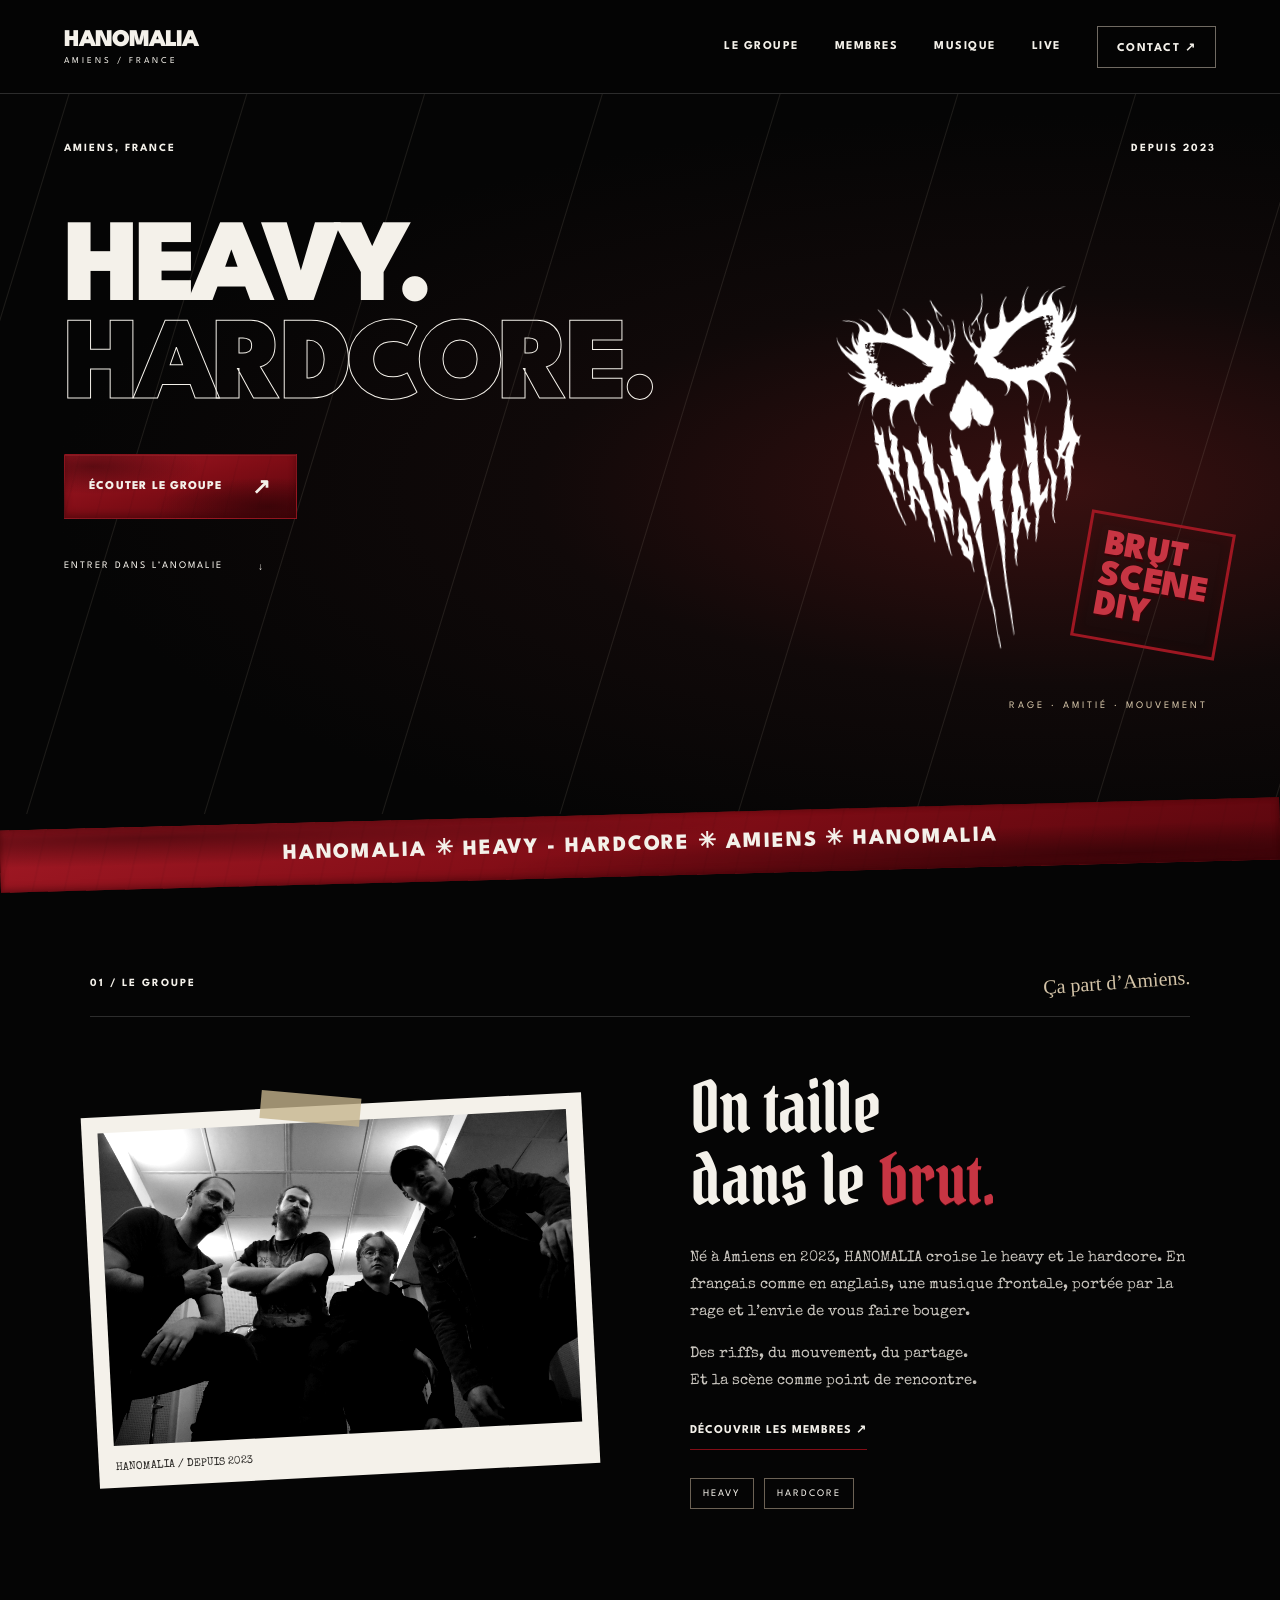
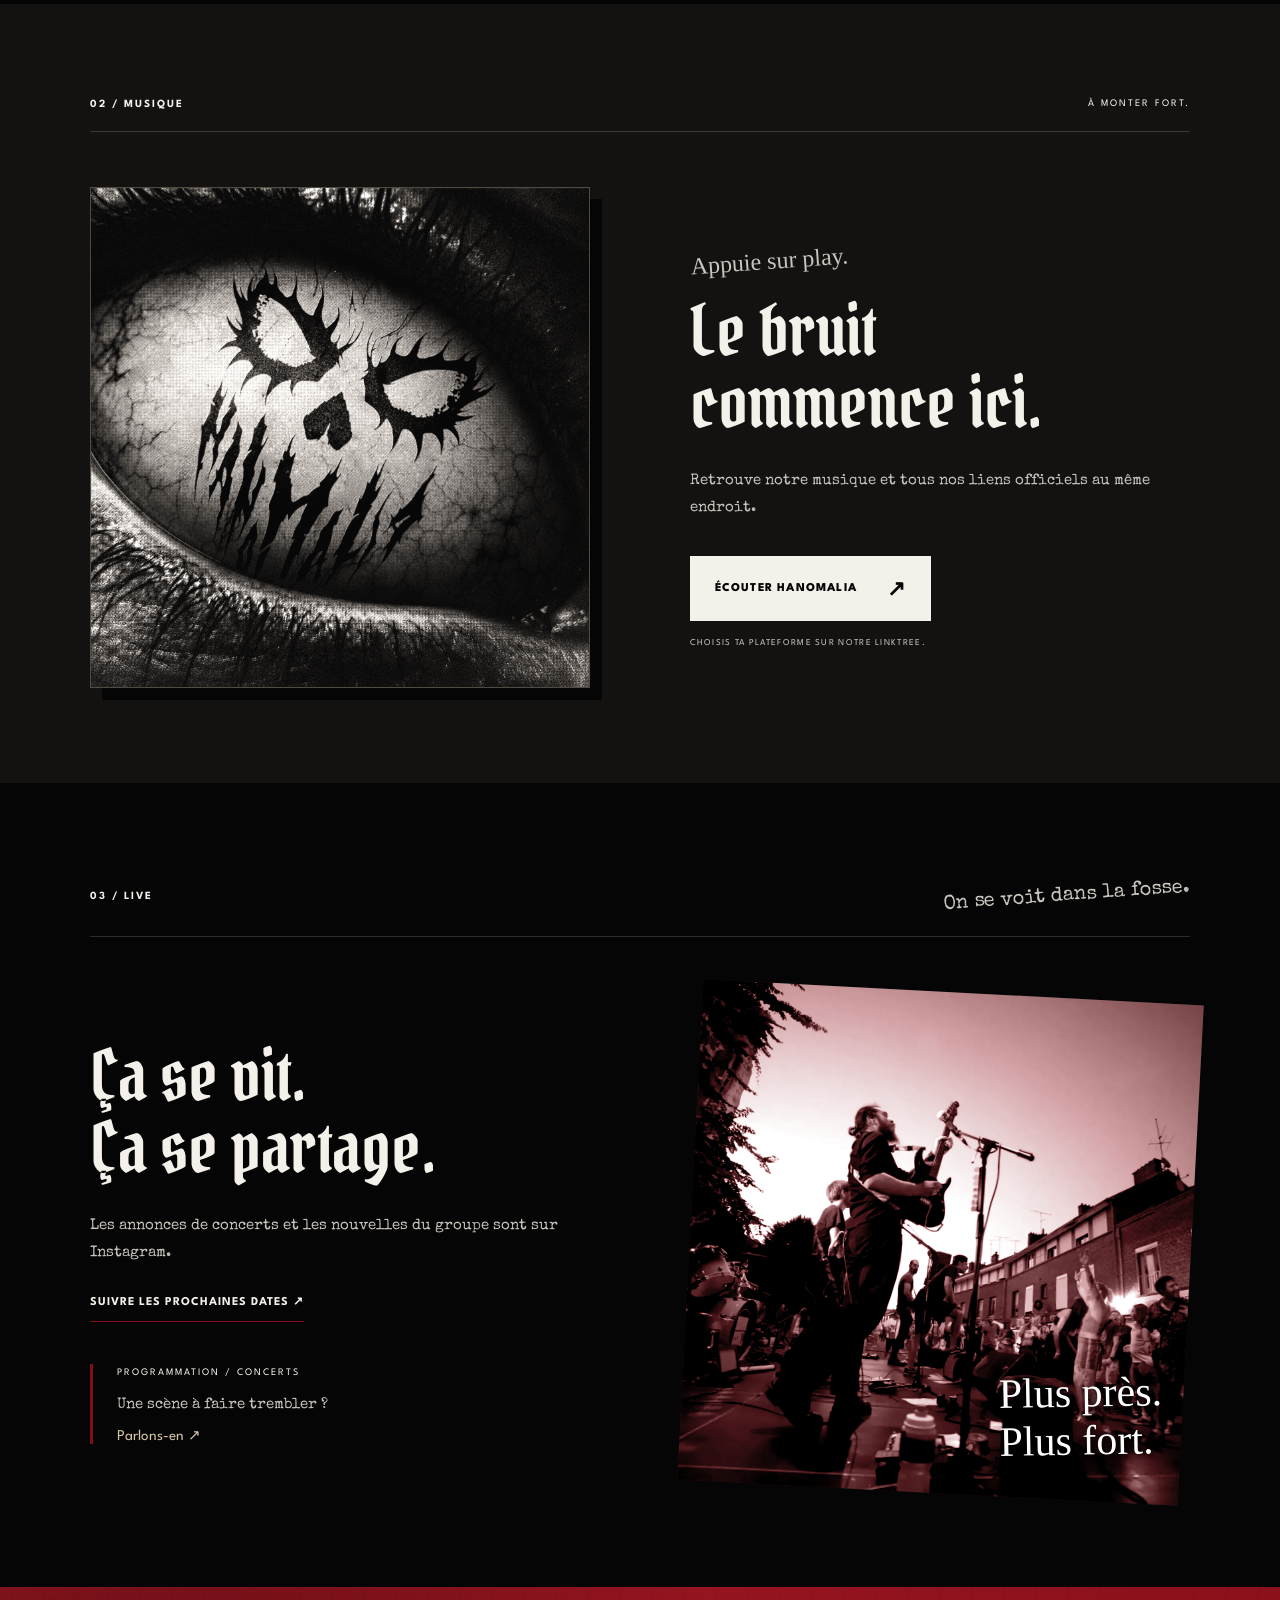
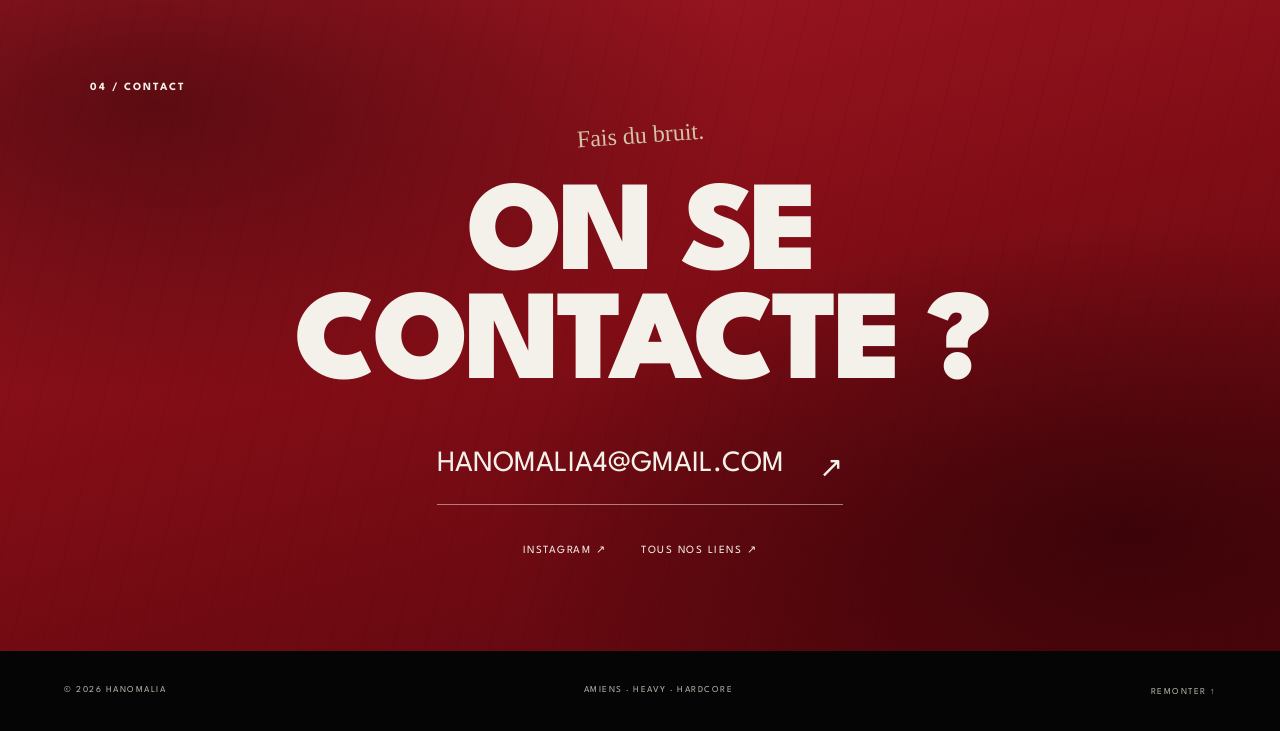
==== index.html @ b7450f12 "Update index.html Retrait "Du bruit du vrai"" ====
<!doctype html>
<html lang="fr">
<head>
  <meta charset="utf-8"><meta name="viewport" content="width=device-width, initial-scale=1">
  <title>HANOMALIA — Heavy · Hardcore</title>
  <meta name="description" content="HANOMALIA, groupe heavy et hardcore d’Amiens. Musique, scène et contact booking. On taille dans le brut.">
  <meta name="theme-color" content="#050505">
  <link rel="preconnect" href="https://fonts.googleapis.com"><link rel="preconnect" href="https://fonts.gstatic.com" crossorigin>
  <link href="https://fonts.googleapis.com/css2?family=League+Spartan:wght@400;600;700;800;900&family=Permanent+Marker&family=Pirata+One&family=Special+Elite&display=swap" rel="stylesheet">
  <link rel="stylesheet" href="styles.css?v=rouge-sang-20261027"><script src="script.js" defer></script>
</head>
<body>
  <a class="skip" href="#contenu">Aller au contenu</a>
  <header class="header"><a class="brand" href="#" aria-label="HANOMALIA, accueil">HANOMALIA<span>AMIENS / FRANCE</span></a><button class="menu-toggle" aria-expanded="false" aria-controls="navigation">MENU <span>+</span></button><nav id="navigation" aria-label="Navigation principale"><a href="#groupe">Le groupe</a><a href="membres.html">Membres</a><a href="#musique">Musique</a><a href="#live">Live</a><a class="nav-contact" href="#contact">Contact ↗</a></nav></header>
  <main id="contenu">
    <section class="hero" aria-labelledby="hero-title">
      <div class="hero-grid" aria-hidden="true"></div><p class="eyebrow">AMIENS, FRANCE <span>DEPUIS 2023</span></p>
      <div class="hero-content"><p class="marker"></p><h1 id="hero-title">HEAVY.<br><span>HARDCORE.</span></h1><div class="hero-bottom"><a class="button" href="https://linktr.ee/hanomalia" target="_blank" rel="noopener noreferrer">ÉCOUTER LE GROUPE <span>↗</span></a></div></div>
      <div class="hero-art"><img class="skull" src="assets/skull-original.png" alt="Logo crâne blanc original HANOMALIA"><div class="stamp">BRUT<br>SCÈNE<br>DIY</div><span class="art-note">RAGE · AMITIÉ · MOUVEMENT</span></div>
      <a class="scroll-link" href="#groupe">ENTRER DANS L’ANOMALIE <span>↓</span></a>
    </section>
    <div class="ticker">HANOMALIA ✳ HEAVY - HARDCORE ✳ AMIENS ✳ HANOMALIA</div>
    <section id="groupe" class="section about"><div class="section-heading"><span class="index">01 / LE GROUPE</span><p class="marker">Ça part d’Amiens.</p></div><div class="about-grid"><div class="photo-frame"><img src="assets/groupe-hd.jpg" alt="Les quatre membres du groupe HANOMALIA" loading="lazy"><span class="photo-caption">HANOMALIA / DEPUIS 2023</span></div><div class="about-copy"><h2>On taille<br>dans le <em>brut.</em></h2><p>Né à Amiens en 2023, HANOMALIA croise le heavy et le hardcore. En français comme en anglais, une musique frontale, portée par la rage et l’envie de vous faire bouger.</p><p>Des riffs, du mouvement, du partage.<br>Et la scène comme point de rencontre.</p><a class="text-link" href="membres.html">DÉCOUVRIR LES MEMBRES ↗</a><div class="tags"><span>HEAVY</span><span>HARDCORE</span></div></div></div></section>
    <section id="musique" class="section music"><div class="section-heading"><span class="index">02 / MUSIQUE</span><span>À MONTER FORT.</span></div><div class="music-grid"><div class="record record-cover"><img src="assets/hanomalie-pochette.png" alt="Pochette Hanomalie — HANOMALIA" width="3000" height="3000" loading="lazy"></div><div><p class="marker">Appuie sur play.</p><h2>Le bruit<br>commence ici.</h2><p>Retrouve notre musique et tous nos liens officiels au même endroit.</p><a class="button light" href="https://linktr.ee/hanomalia" target="_blank" rel="noopener noreferrer">ÉCOUTER HANOMALIA <span>↗</span></a><p class="small">CHOISIS TA PLATEFORME SUR NOTRE LINKTREE.</p></div></div></section>
    <section id="live" class="section live"><div class="section-heading"><span class="index">03 / LIVE</span><p class="marker">On se voit dans la fosse.</p></div><div class="live-grid"><div><h2>Ça se vit.<br>Ça se partage.</h2><p>Les annonces de concerts et les nouvelles du groupe sont sur Instagram.</p><a class="text-link" href="https://www.instagram.com/hanomalia_band/" target="_blank" rel="noopener noreferrer">SUIVRE LES PROCHAINES DATES ↗</a><div class="booking-note"><span>PROGRAMMATION / CONCERTS</span><p>Une scène à faire trembler ?</p><a href="mailto:hanomalia4@gmail.com?subject=Booking%20HANOMALIA">Parlons-en ↗</a></div></div><div class="live-image"><img src="assets/concert-original.webp" alt="HANOMALIA en concert" loading="lazy"><span class="marker">Plus près.<br>Plus fort.</span></div></div></section>
    <section id="contact" class="section contact"><span class="index">04 / CONTACT</span><p class="marker">Fais du bruit.</p><h2>ON SE<br>CONTACTE ?</h2><a class="email" href="mailto:hanomalia4@gmail.com">HANOMALIA4@GMAIL.COM <span>↗</span></a><div class="socials"><a href="https://www.instagram.com/hanomalia_band/" target="_blank" rel="noopener noreferrer">INSTAGRAM ↗</a><a href="https://linktr.ee/hanomalia" target="_blank" rel="noopener noreferrer">TOUS NOS LIENS ↗</a></div></section>
  </main>
  <footer><span>© <span id="year">2026</span> HANOMALIA</span><span>AMIENS · HEAVY · HARDCORE</span><a href="#">REMONTER ↑</a></footer>
</body></html>
---- styles.css ----
:root{--black:#050505;--paper:#f4f1ea;--red:#810d16;--red-accent:#c73543;--beige:#d3c3a7;--line:#ffffff29}*{box-sizing:border-box}html{scroll-behavior:smooth;scroll-padding-top:95px}body{margin:0;background:var(--black);color:var(--paper);font-family:'League Spartan',Arial,sans-serif}a{color:inherit;text-decoration:none}button{font:inherit}a:focus-visible,button:focus-visible{outline:3px solid var(--beige);outline-offset:6px}.skip{position:fixed;top:-80px;left:20px;z-index:20;padding:15px;background:var(--paper);color:var(--black)}.skip:focus{top:15px}.header{height:94px;padding:0 5%;display:flex;align-items:center;justify-content:space-between;border-bottom:1px solid var(--line);background:#050505f5;position:sticky;top:0;z-index:10}.brand{font-size:24px;letter-spacing:-1px;font-weight:900}.brand span{display:block;font-size:9px;letter-spacing:3px;font-weight:400;margin-top:6px}nav{display:flex;align-items:center;gap:36px;font-size:12px;font-weight:700;text-transform:uppercase;letter-spacing:1.5px}nav a:hover,.text-link:hover{color:var(--beige)}.nav-contact{border:1px solid #706a62;padding:13px 19px}.menu-toggle{display:none}.hero{min-height:720px;position:relative;padding:38px 5% 40px;overflow:hidden;background:radial-gradient(ellipse at 83% 55%,#391010 0%,#100909 35%,#050505 67%)}.hero-grid{position:absolute;inset:0;opacity:.13;background:repeating-linear-gradient(107deg,transparent 0 65px,#c2b6a0 66px,transparent 67px 170px);pointer-events:none}.eyebrow,.index{font-size:11px;letter-spacing:2px;font-weight:700}.eyebrow{display:flex;justify-content:space-between;position:relative}.hero-content{position:relative;z-index:2;width:65%;padding-top:32px}.marker{font-family:'Permanent Marker',cursive;font-weight:400;font-size:24px;color:var(--beige);transform:rotate(-4deg);margin:10px 0 24px}h1{font-size:clamp(74px,9.2vw,142px);line-height:.83;letter-spacing:-.055em;font-weight:900;margin:28px 0 35px}h1 span{color:var(--paper);-webkit-text-stroke:1px var(--paper);color:transparent}.hero-bottom{display:flex;align-items:center;gap:38px}.hero-bottom p{font-family:'Special Elite',monospace;font-size:14px;line-height:1.6}.button{display:inline-flex;justify-content:space-between;gap:30px;align-items:center;min-height:54px;background:var(--red);padding:19px 24px;font-size:12px;letter-spacing:1.2px;font-weight:800;border:1px solid transparent;transition:background .2s,transform .2s}.button:hover{background:#a81724;transform:translateY(-3px)}.button span{font-size:22px}.hero-art{position:absolute;right:0;top:100px;width:47%;height:540px;display:grid;place-items:center}.skull{width:95%;image-rendering:auto;filter:contrast(1.2);mix-blend-mode:screen;transform:rotate(-9deg)}.stamp{position:absolute;right:9%;bottom:85px;border:3px solid var(--red);color:var(--red-accent);font-size:36px;line-height:.85;padding:15px;font-weight:900;transform:rotate(10deg)}.art-note{position:absolute;bottom:24px;right:12%;font-size:10px;letter-spacing:3px;color:var(--beige)}.scroll-link{display:flex;gap:35px;margin-top:42px;font-size:10px;letter-spacing:2px;position:relative;z-index:2}.ticker{background:var(--red);padding:18px 12px;display:flex;align-items:center;justify-content:center;text-align:center;white-space:nowrap;overflow:hidden;font-weight:800;font-size:clamp(8px,1.7vw,24px);letter-spacing:clamp(.3px,.15vw,3px);line-height:1.2;transform:rotate(-1.5deg);width:100%}.section{padding:95px 7%;scroll-margin-top:0}.section-heading{display:flex;justify-content:space-between;align-items:center;border-bottom:1px solid var(--line);padding-bottom:22px;margin-bottom:55px}.section-heading .marker{margin:0;font-size:20px}.section-heading>span:last-child{font-size:10px;letter-spacing:2px}.about-grid,.music-grid,.live-grid{display:grid;grid-template-columns:1fr 1fr;gap:9%;align-items:center}h2{font-family:'Pirata One',Georgia,serif;font-weight:400;font-size:clamp(48px,5.5vw,80px);line-height:1.02;margin:0 0 28px}h2 em{font-style:normal;color:var(--red-accent)}.about-copy p,.music p,.live p{font-family:'Special Elite',monospace;line-height:1.8;font-size:15px;color:#c9c5be}.photo-frame{position:relative;padding:16px 16px 42px;background:var(--paper);transform:rotate(-3deg)}.photo-frame:before{content:'';position:absolute;top:-12px;left:36%;width:100px;height:28px;background:#c6b58dc9;transform:rotate(8deg);z-index:1}.photo-frame img{display:block;width:100%;aspect-ratio:3/2;object-fit:contain;filter:grayscale(1) contrast(1.15)}.photo-caption{position:absolute;bottom:15px;left:17px;color:#272522;font-family:'Special Elite',monospace;font-size:11px}.tags{display:flex;gap:10px;margin-top:28px}.tags span{padding:10px 12px;border:1px solid #6c6255;font-size:10px;letter-spacing:2px}.music{background:#131210}.record{aspect-ratio:1;display:flex;align-items:center;justify-content:center;flex-direction:column;background:radial-gradient(circle,#171512 0 16%,#454039 16.5% 17%,#111 17.5% 33%,#25211c 33.5% 34%,#080808 34.5% 65%,#201d18 65.5%);border:1px solid #514a40;box-shadow:12px 12px 0 #050505;position:relative}.record img{width:75%;mix-blend-mode:screen}.record span{position:absolute;bottom:30px;font-size:10px;letter-spacing:4px;color:var(--beige)}.music .marker{font-family:'Permanent Marker',cursive;font-size:24px}.button.light{background:var(--paper);color:var(--black);margin-top:20px}.button.light:hover{background:var(--beige)}.music p.small{font:9px 'League Spartan',sans-serif;letter-spacing:1.3px;margin-top:18px}.text-link{display:inline-block;border-bottom:1px solid var(--red);padding:13px 0;font-size:12px;font-weight:700;letter-spacing:1px}.booking-note{border-left:3px solid var(--red);padding-left:24px;margin-top:42px}.booking-note>span{font-size:10px;letter-spacing:2px}.booking-note p{margin:12px 0 8px}.booking-note>a{font-size:15px;color:var(--beige)}.live-image{position:relative;transform:rotate(3deg)}.live-image img{width:100%;display:block;aspect-ratio:1;object-fit:cover;filter:grayscale(1) contrast(1.2)}.live-image:after{content:'';position:absolute;inset:0;background:#810d1670;mix-blend-mode:color;pointer-events:none}.live-image .marker{position:absolute;bottom:12px;right:20px;z-index:1;font-size:42px;color:white;text-shadow:2px 2px 8px black}.contact{background:var(--red);position:relative;text-align:center;overflow:hidden}.contact>.index{display:block;text-align:left}.contact .marker{color:var(--beige);margin-top:30px}.contact h2{font-family:'League Spartan',sans-serif;font-weight:900;font-size:clamp(65px,10vw,145px);line-height:.85;letter-spacing:-5px;margin-top:35px}.email{display:inline-flex;gap:35px;font-size:clamp(16px,2.3vw,30px);padding:20px 0;border-bottom:1px solid #f4f1ea80}.socials{display:flex;justify-content:center;gap:35px;margin-top:38px;font-size:11px;letter-spacing:1.5px}footer{padding:35px 5%;display:flex;justify-content:space-between;gap:20px;font-size:9px;letter-spacing:1.5px;color:#b9b3a9}@media(min-width:1600px){.hero,.section,.header,footer{padding-left:max(7%,calc((100vw - 1400px)/2));padding-right:max(7%,calc((100vw - 1400px)/2))}}@media(max-width:760px){.header{height:76px}.menu-toggle{display:block;background:none;border:1px solid #726c62;color:var(--paper);padding:10px;font-size:11px}nav{display:none;position:absolute;left:0;right:0;top:76px;background:#050505;padding:28px;flex-direction:column;align-items:stretch;gap:24px}nav.open{display:flex}.hero{min-height:800px;padding-top:25px}.hero-content{width:100%;padding-top:20px}h1{font-size:clamp(64px,15vw,110px)}.hero .marker{font-size:20px}.hero-art{top:320px;width:65%;height:320px;opacity:.65;right:-25px}.stamp{font-size:25px;bottom:25px}.art-note{display:none}.hero-bottom{align-items:flex-start;flex-direction:column;gap:10px;position:relative;z-index:2;margin-top:35px}.hero-bottom p{max-width:180px}.hero-bottom .button{margin-top:100px}.scroll-link{margin-top:30px}.section{padding:60px 7%}.section-heading{gap:15px;margin-bottom:40px}.section-heading .marker{font-size:15px}.about-grid,.music-grid,.live-grid{grid-template-columns:1fr;gap:45px}.photo-frame{max-width:450px}.about-copy{padding-top:10px}.record{max-width:430px}.music-grid>div:last-child{margin-top:5px}.contact h2{letter-spacing:-3px}.email{gap:15px}.socials{gap:25px}footer{flex-wrap:wrap;font-size:8px}footer>span:nth-child(2){display:none}}@media(prefers-reduced-motion:reduce){html{scroll-behavior:auto}*,*:before,*:after{transition:none!important}}

.record.record-cover{background:#050505}.record.record-cover img{display:block;width:100%;height:100%;object-fit:contain;mix-blend-mode:normal}

/* Blood-red accents: uneven pigment and darker pooled edges. */
.button:not(.light),.ticker,.contact{
  background-color:var(--red);
  background-image:
    radial-gradient(ellipse at 12% 18%,#34040899 0%,transparent 38%),
    radial-gradient(ellipse at 88% 82%,#280205aa 0%,transparent 40%),
    repeating-linear-gradient(104deg,transparent 0 13px,#21010412 14px,transparent 16px 31px),
    linear-gradient(165deg,#a31925 0%,#810d16 48%,#57060d 100%);
}
.button:not(.light){box-shadow:inset 0 1px 0 #d74a4a33,inset 0 -3px 7px #25010366;border-color:#ba2b363d}
.button:not(.light):hover{background-color:#a81724;background-image:linear-gradient(165deg,#b32230,#810d16);box-shadow:inset 0 1px 0 #e65c5c44,inset 0 -3px 7px #25010366}
.ticker{box-shadow:inset 0 2px 4px #3b030733,inset 0 -3px 7px #26010466}
.stamp{border-color:#9e1722;text-shadow:1px 2px 0 #370307;box-shadow:inset 0 0 12px #810d161c}
h2 em{text-shadow:0 1px 0 #42040a}
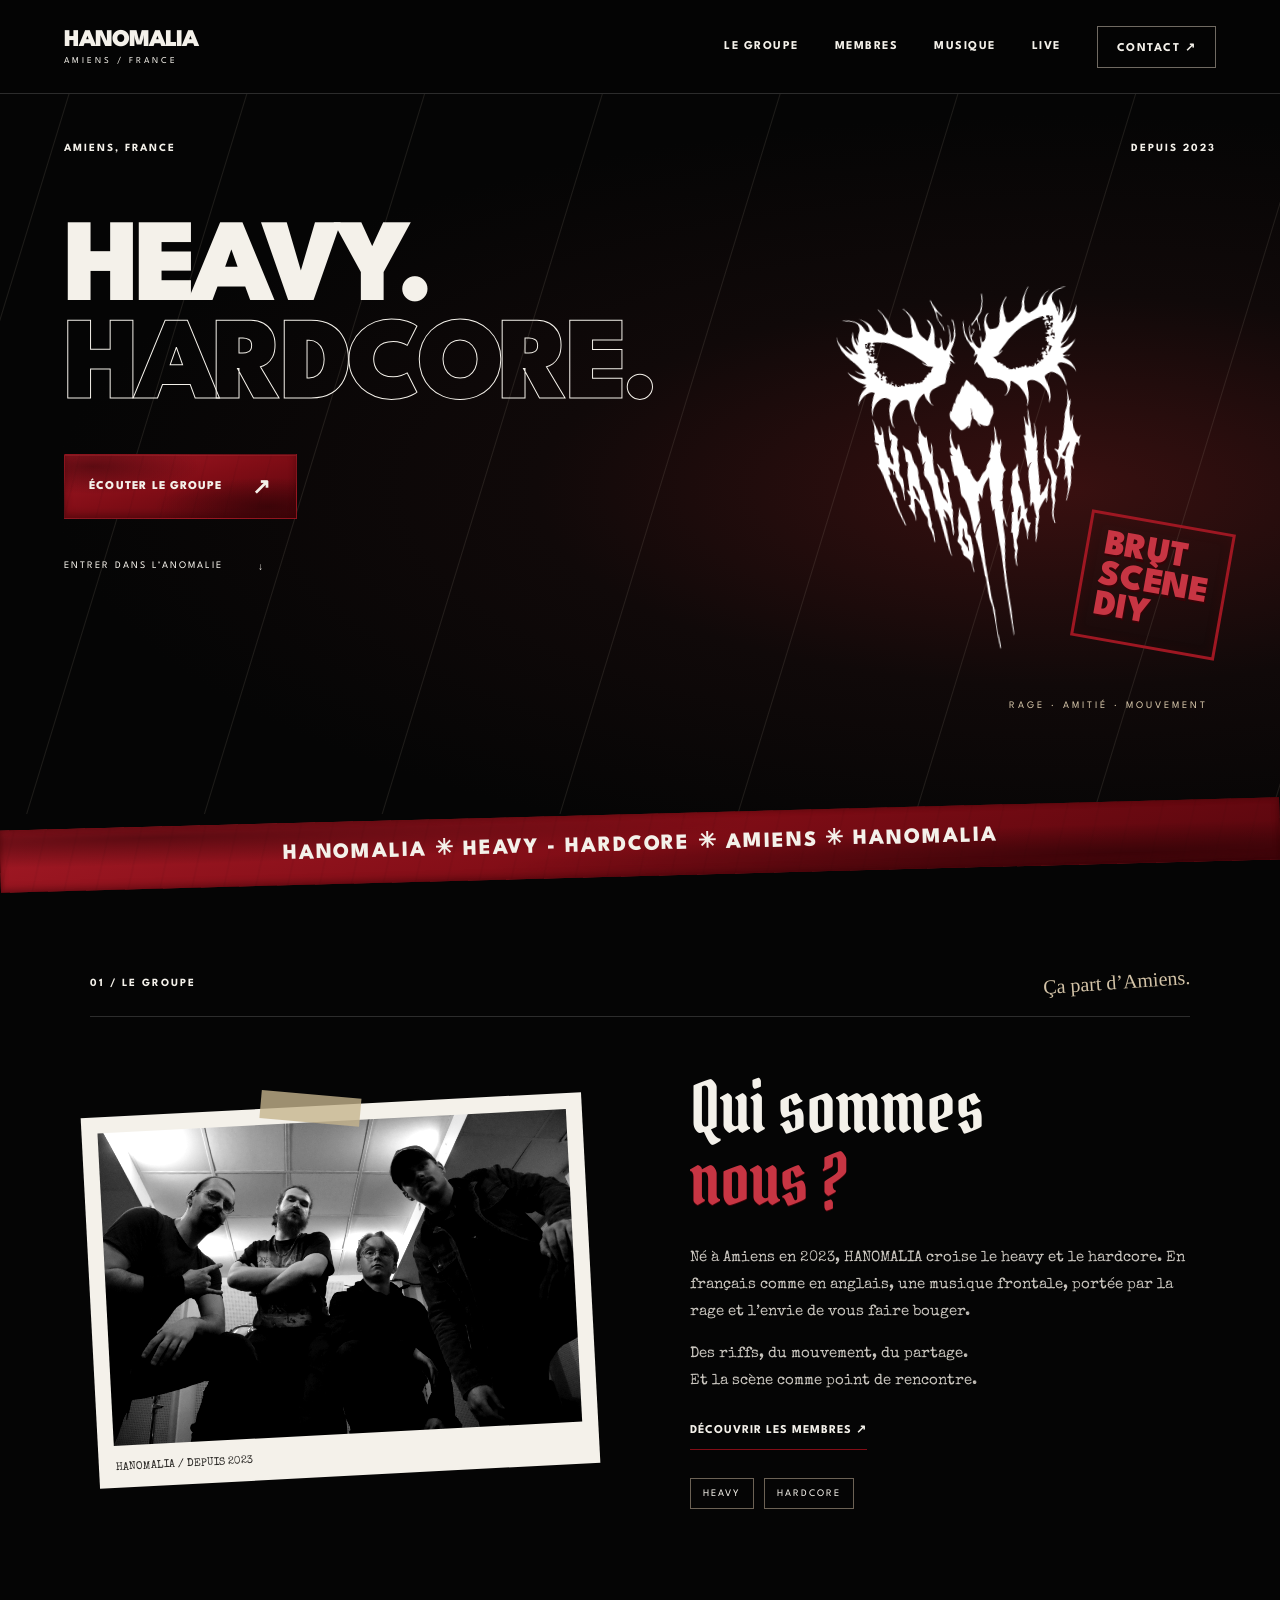
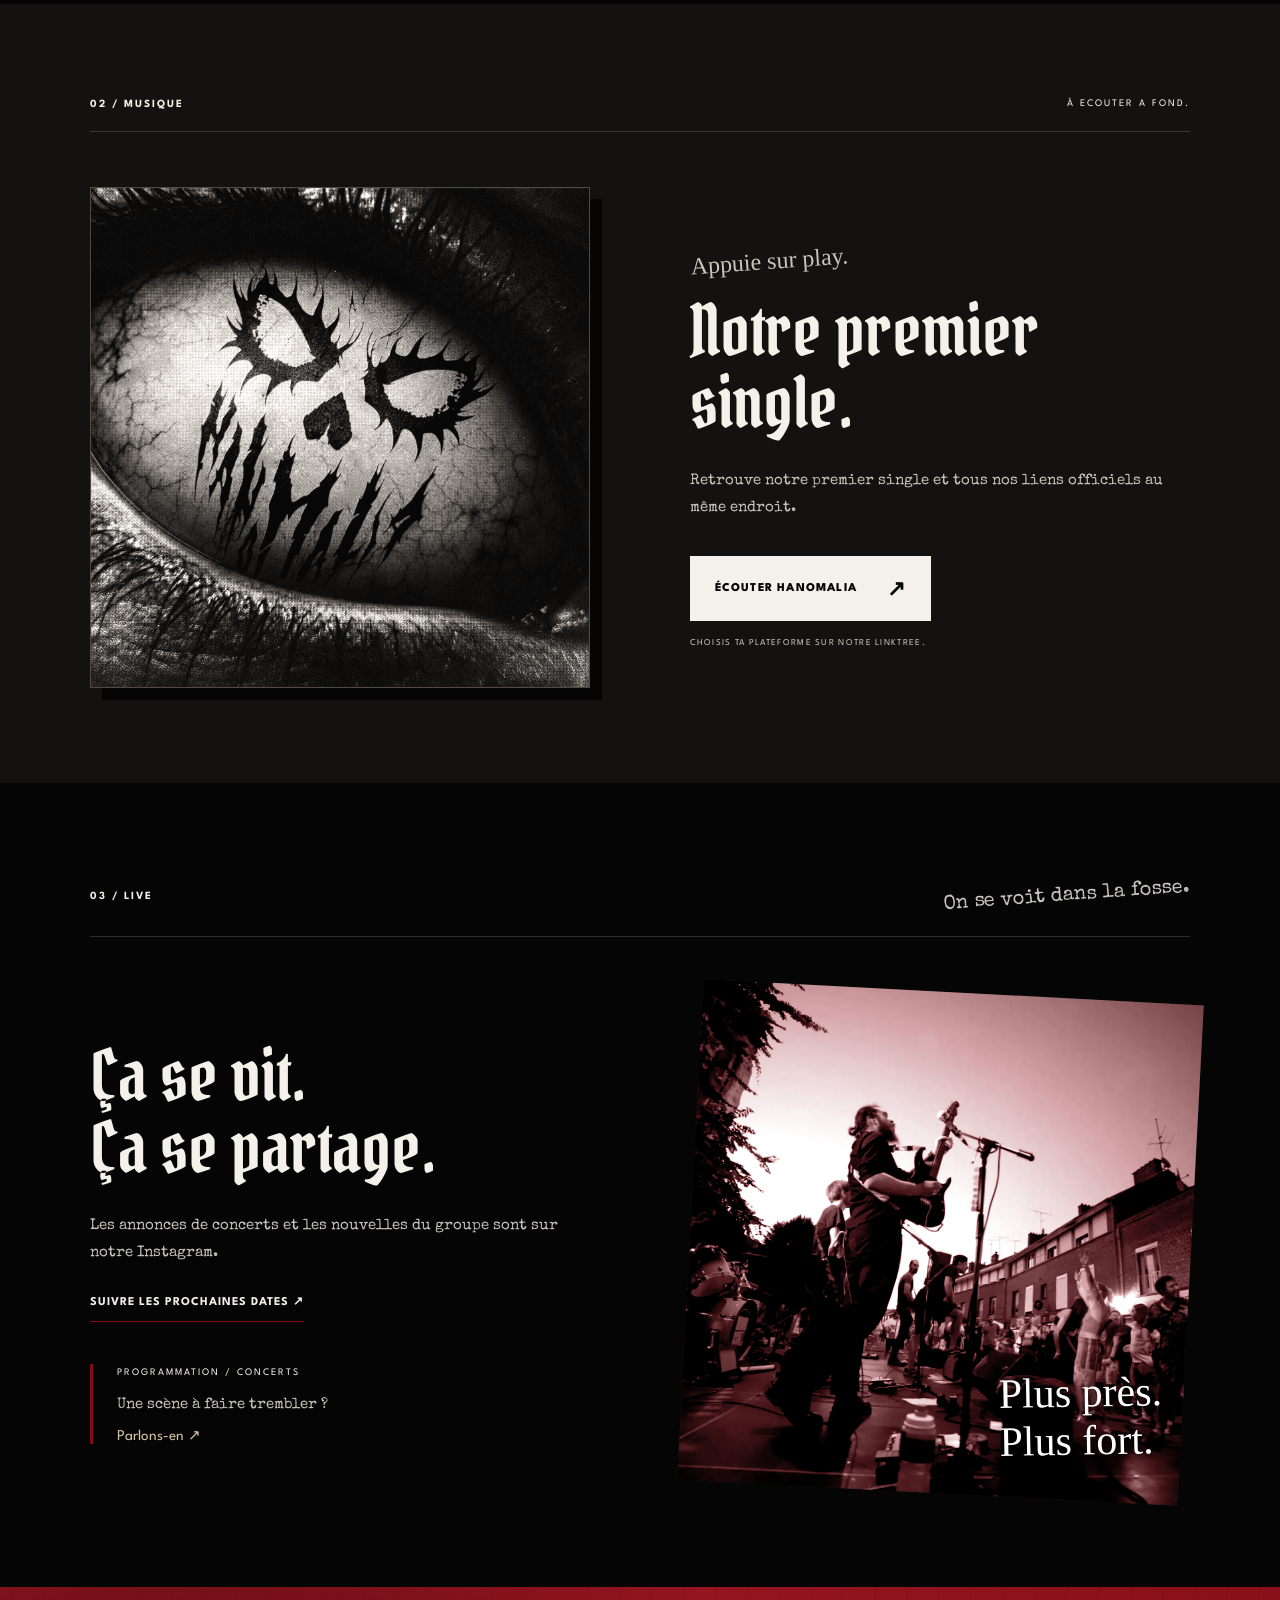
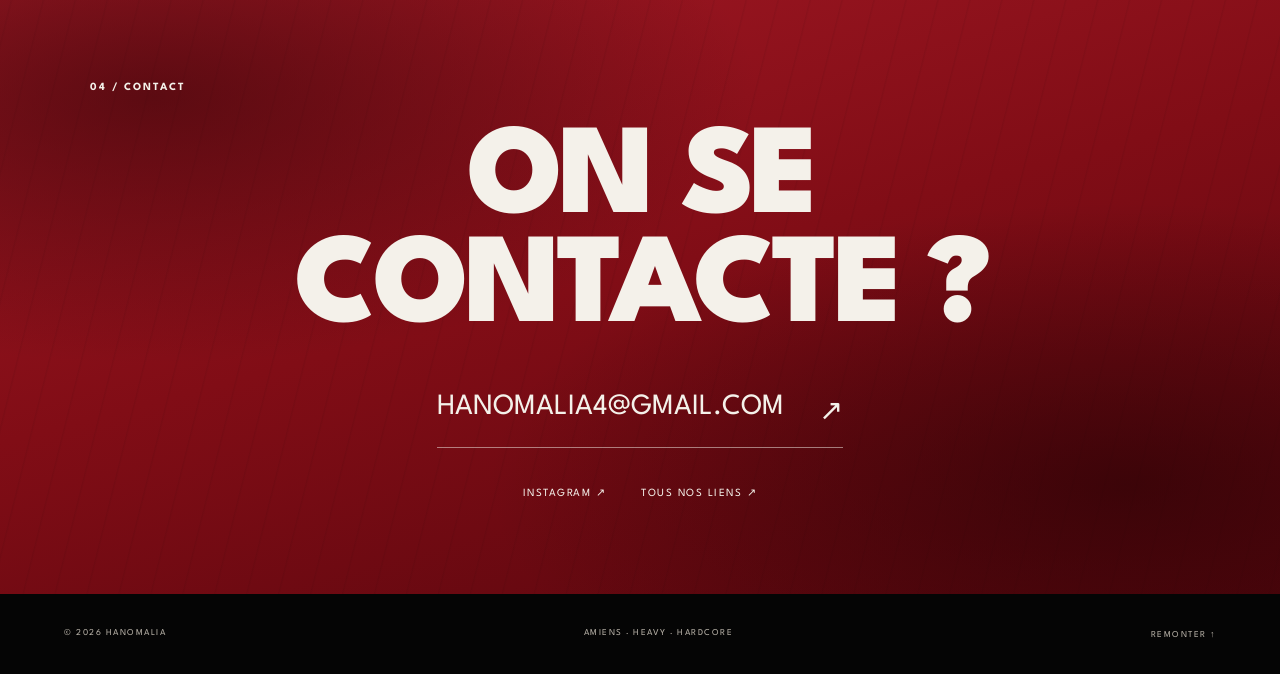
==== commit 0cbee8d3: "Update index.html Modifications des textes page principale" ====
--- a/index.html
+++ b/index.html
@@ -20,10 +20,10 @@
       <a class="scroll-link" href="#groupe">ENTRER DANS L’ANOMALIE <span>↓</span></a>
     </section>
     <div class="ticker">HANOMALIA ✳ HEAVY - HARDCORE ✳ AMIENS ✳ HANOMALIA</div>
-    <section id="groupe" class="section about"><div class="section-heading"><span class="index">01 / LE GROUPE</span><p class="marker">Ça part d’Amiens.</p></div><div class="about-grid"><div class="photo-frame"><img src="assets/groupe-hd.jpg" alt="Les quatre membres du groupe HANOMALIA" loading="lazy"><span class="photo-caption">HANOMALIA / DEPUIS 2023</span></div><div class="about-copy"><h2>On taille<br>dans le <em>brut.</em></h2><p>Né à Amiens en 2023, HANOMALIA croise le heavy et le hardcore. En français comme en anglais, une musique frontale, portée par la rage et l’envie de vous faire bouger.</p><p>Des riffs, du mouvement, du partage.<br>Et la scène comme point de rencontre.</p><a class="text-link" href="membres.html">DÉCOUVRIR LES MEMBRES ↗</a><div class="tags"><span>HEAVY</span><span>HARDCORE</span></div></div></div></section>
-    <section id="musique" class="section music"><div class="section-heading"><span class="index">02 / MUSIQUE</span><span>À MONTER FORT.</span></div><div class="music-grid"><div class="record record-cover"><img src="assets/hanomalie-pochette.png" alt="Pochette Hanomalie — HANOMALIA" width="3000" height="3000" loading="lazy"></div><div><p class="marker">Appuie sur play.</p><h2>Le bruit<br>commence ici.</h2><p>Retrouve notre musique et tous nos liens officiels au même endroit.</p><a class="button light" href="https://linktr.ee/hanomalia" target="_blank" rel="noopener noreferrer">ÉCOUTER HANOMALIA <span>↗</span></a><p class="small">CHOISIS TA PLATEFORME SUR NOTRE LINKTREE.</p></div></div></section>
-    <section id="live" class="section live"><div class="section-heading"><span class="index">03 / LIVE</span><p class="marker">On se voit dans la fosse.</p></div><div class="live-grid"><div><h2>Ça se vit.<br>Ça se partage.</h2><p>Les annonces de concerts et les nouvelles du groupe sont sur Instagram.</p><a class="text-link" href="https://www.instagram.com/hanomalia_band/" target="_blank" rel="noopener noreferrer">SUIVRE LES PROCHAINES DATES ↗</a><div class="booking-note"><span>PROGRAMMATION / CONCERTS</span><p>Une scène à faire trembler ?</p><a href="mailto:hanomalia4@gmail.com?subject=Booking%20HANOMALIA">Parlons-en ↗</a></div></div><div class="live-image"><img src="assets/concert-original.webp" alt="HANOMALIA en concert" loading="lazy"><span class="marker">Plus près.<br>Plus fort.</span></div></div></section>
-    <section id="contact" class="section contact"><span class="index">04 / CONTACT</span><p class="marker">Fais du bruit.</p><h2>ON SE<br>CONTACTE ?</h2><a class="email" href="mailto:hanomalia4@gmail.com">HANOMALIA4@GMAIL.COM <span>↗</span></a><div class="socials"><a href="https://www.instagram.com/hanomalia_band/" target="_blank" rel="noopener noreferrer">INSTAGRAM ↗</a><a href="https://linktr.ee/hanomalia" target="_blank" rel="noopener noreferrer">TOUS NOS LIENS ↗</a></div></section>
+    <section id="groupe" class="section about"><div class="section-heading"><span class="index">01 / LE GROUPE</span><p class="marker">Ça part d’Amiens.</p></div><div class="about-grid"><div class="photo-frame"><img src="assets/groupe-hd.jpg" alt="Les quatre membres du groupe HANOMALIA" loading="lazy"><span class="photo-caption">HANOMALIA / DEPUIS 2023</span></div><div class="about-copy"><h2>Qui sommes<br><em>nous ?</em></h2><p>Né à Amiens en 2023, HANOMALIA croise le heavy et le hardcore. En français comme en anglais, une musique frontale, portée par la rage et l’envie de vous faire bouger.</p><p>Des riffs, du mouvement, du partage.<br>Et la scène comme point de rencontre.</p><a class="text-link" href="membres.html">DÉCOUVRIR LES MEMBRES ↗</a><div class="tags"><span>HEAVY</span><span>HARDCORE</span></div></div></div></section>
+    <section id="musique" class="section music"><div class="section-heading"><span class="index">02 / MUSIQUE</span><span>À ECOUTER A FOND.</span></div><div class="music-grid"><div class="record record-cover"><img src="assets/hanomalie-pochette.png" alt="Pochette Hanomalie — HANOMALIA" width="3000" height="3000" loading="lazy"></div><div><p class="marker">Appuie sur play.</p><h2>Notre premier<br>single.</h2><p>Retrouve notre premier single et tous nos liens officiels au même endroit.</p><a class="button light" href="https://linktr.ee/hanomalia" target="_blank" rel="noopener noreferrer">ÉCOUTER HANOMALIA <span>↗</span></a><p class="small">CHOISIS TA PLATEFORME SUR NOTRE LINKTREE.</p></div></div></section>
+    <section id="live" class="section live"><div class="section-heading"><span class="index">03 / LIVE</span><p class="marker">On se voit dans la fosse.</p></div><div class="live-grid"><div><h2>Ça se vit.<br>Ça se partage.</h2><p>Les annonces de concerts et les nouvelles du groupe sont sur notre Instagram.</p><a class="text-link" href="https://www.instagram.com/hanomalia_band/" target="_blank" rel="noopener noreferrer">SUIVRE LES PROCHAINES DATES ↗</a><div class="booking-note"><span>PROGRAMMATION / CONCERTS</span><p>Une scène à faire trembler ?</p><a href="mailto:hanomalia4@gmail.com?subject=Booking%20HANOMALIA">Parlons-en ↗</a></div></div><div class="live-image"><img src="assets/concert-original.webp" alt="HANOMALIA en concert" loading="lazy"><span class="marker">Plus près.<br>Plus fort.</span></div></div></section>
+    <section id="contact" class="section contact"><span class="index">04 / CONTACT</span><p class="marker"></p><h2>ON SE<br>CONTACTE ?</h2><a class="email" href="mailto:hanomalia4@gmail.com">HANOMALIA4@GMAIL.COM <span>↗</span></a><div class="socials"><a href="https://www.instagram.com/hanomalia_band/" target="_blank" rel="noopener noreferrer">INSTAGRAM ↗</a><a href="https://linktr.ee/hanomalia" target="_blank" rel="noopener noreferrer">TOUS NOS LIENS ↗</a></div></section>
   </main>
   <footer><span>© <span id="year">2026</span> HANOMALIA</span><span>AMIENS · HEAVY · HARDCORE</span><a href="#">REMONTER ↑</a></footer>
 </body></html>
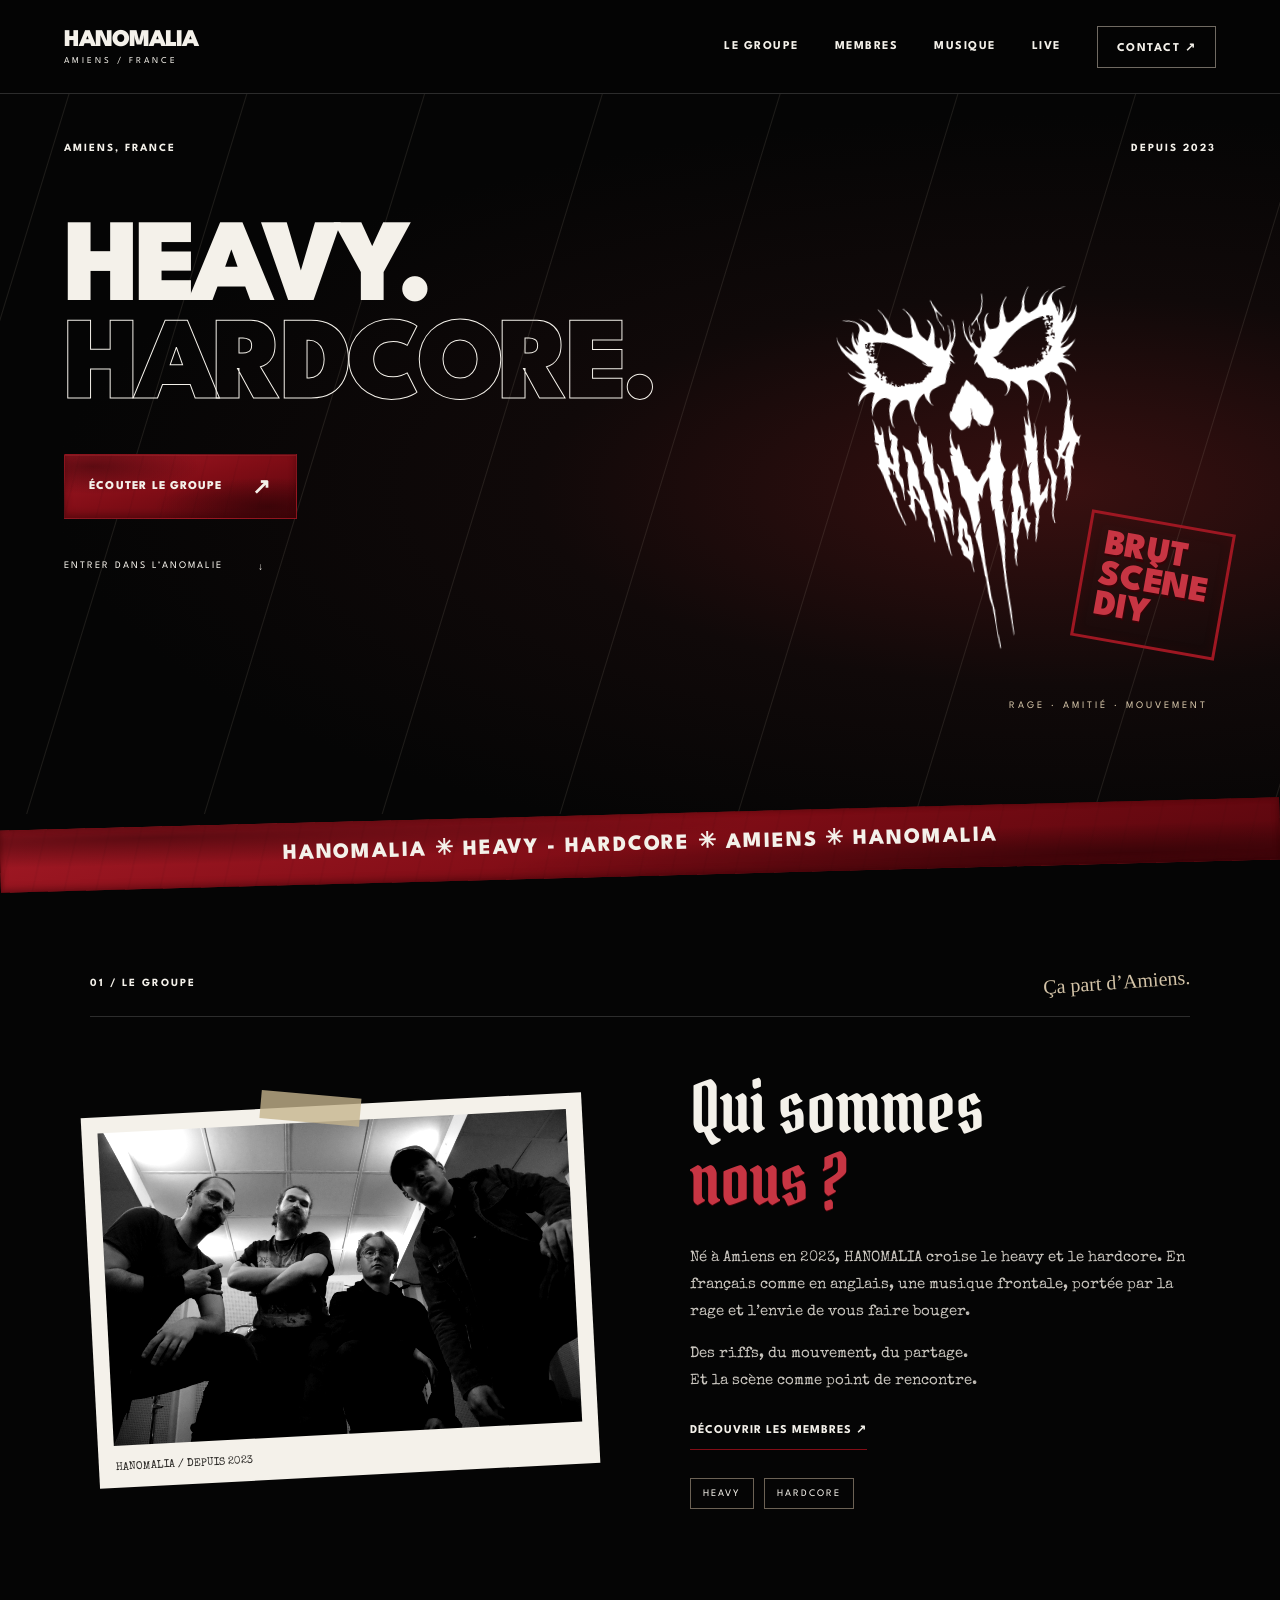
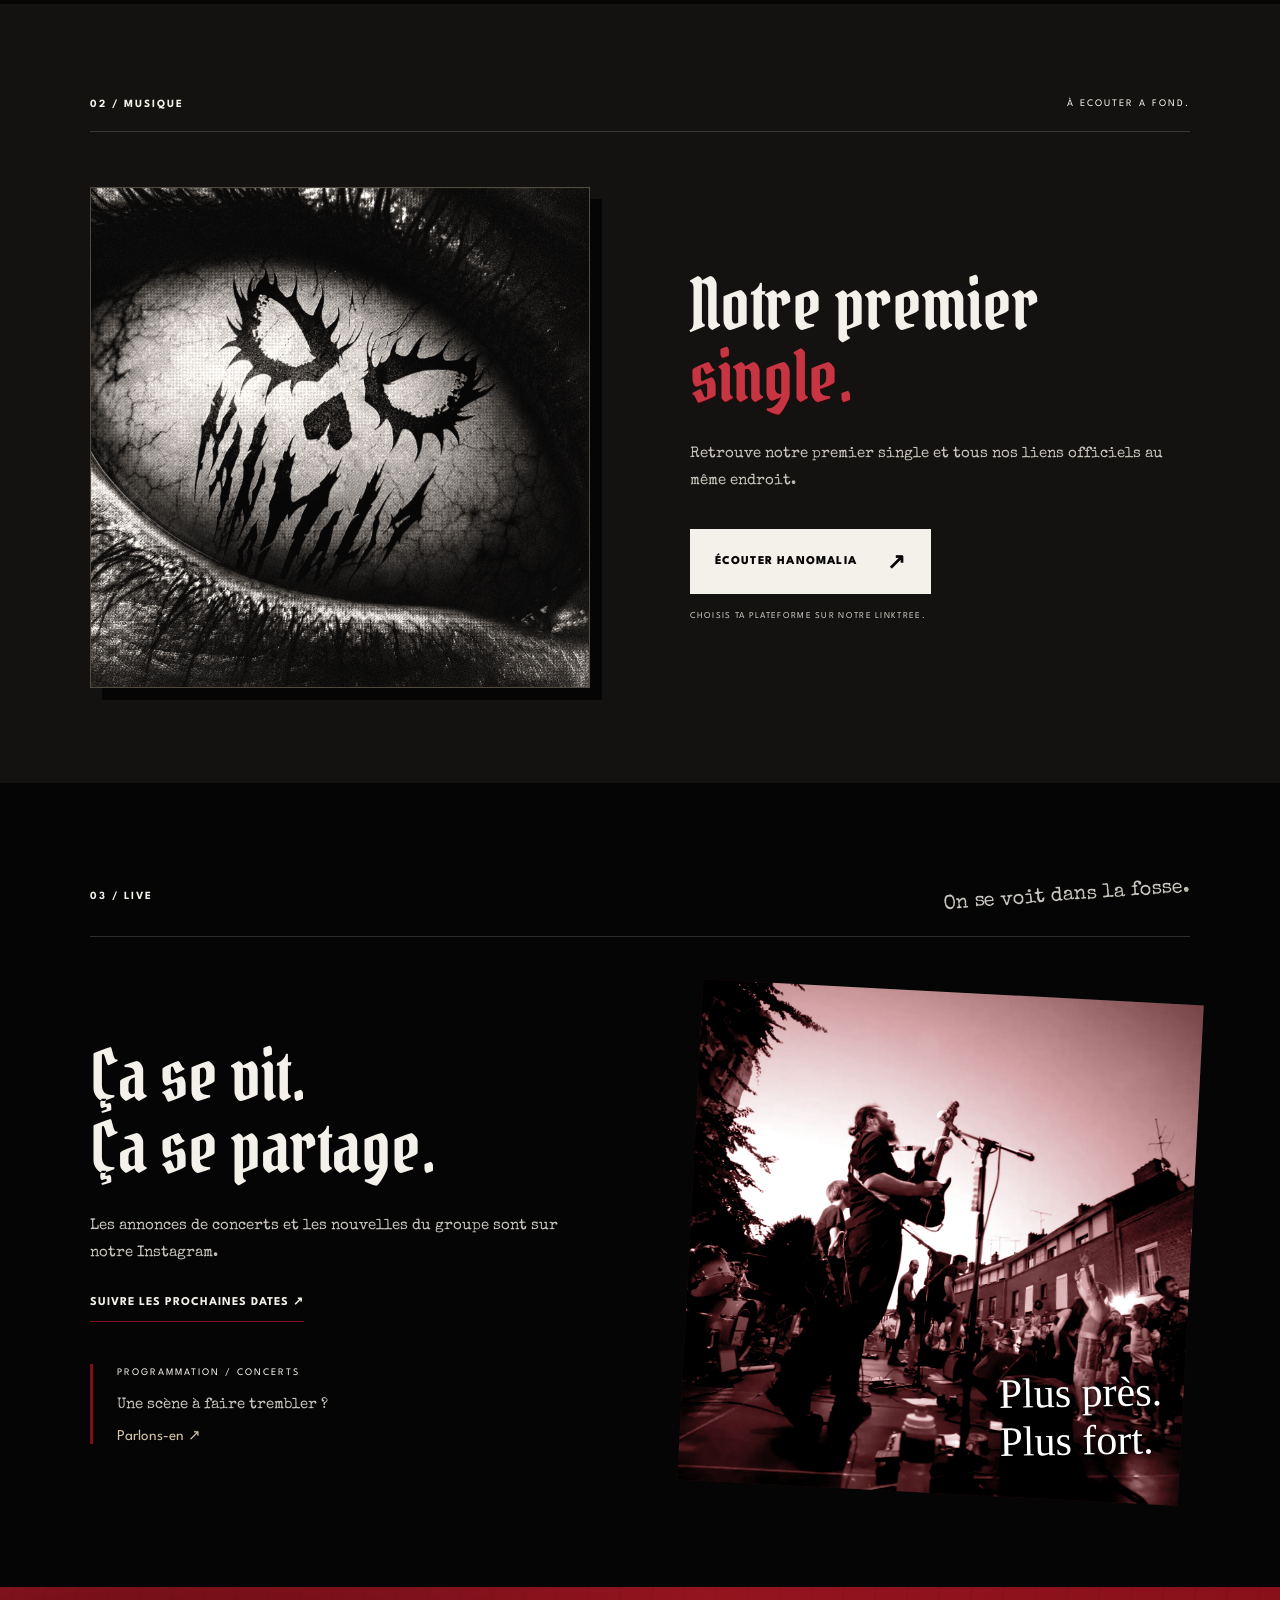
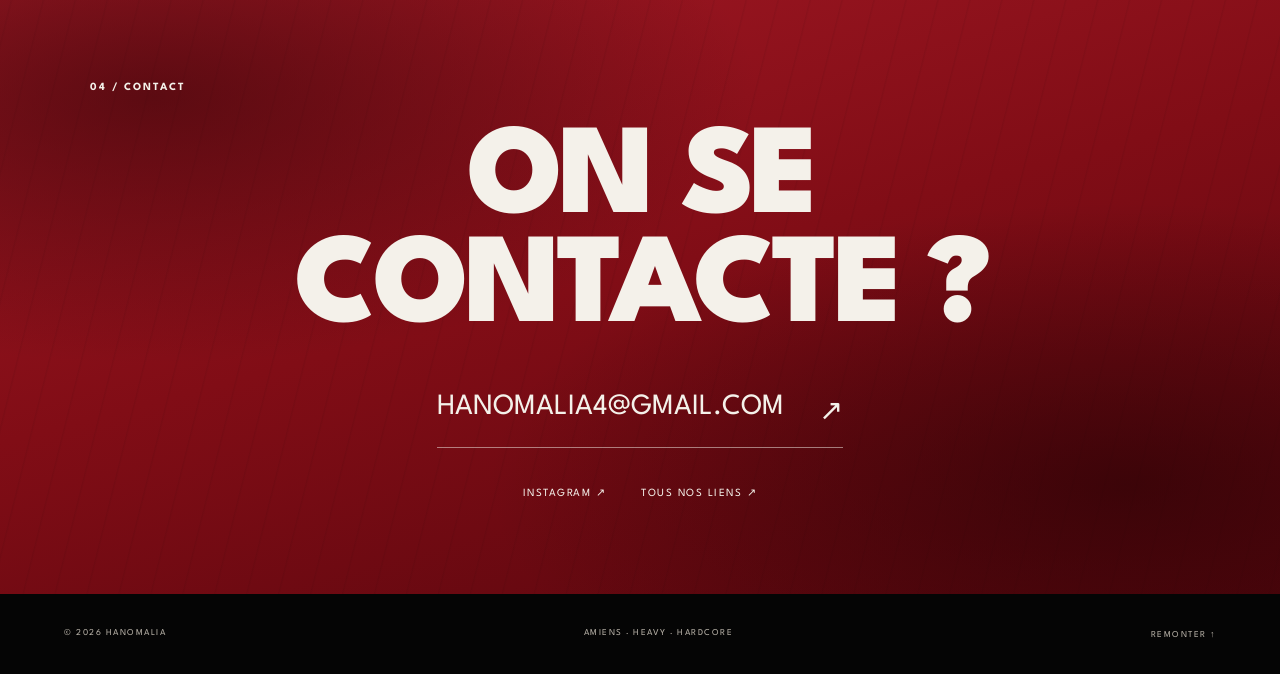
==== commit 05354052: "Update index.html modification Encart Single" ====
--- a/index.html
+++ b/index.html
@@ -21,7 +21,7 @@
     </section>
     <div class="ticker">HANOMALIA ✳ HEAVY - HARDCORE ✳ AMIENS ✳ HANOMALIA</div>
     <section id="groupe" class="section about"><div class="section-heading"><span class="index">01 / LE GROUPE</span><p class="marker">Ça part d’Amiens.</p></div><div class="about-grid"><div class="photo-frame"><img src="assets/groupe-hd.jpg" alt="Les quatre membres du groupe HANOMALIA" loading="lazy"><span class="photo-caption">HANOMALIA / DEPUIS 2023</span></div><div class="about-copy"><h2>Qui sommes<br><em>nous ?</em></h2><p>Né à Amiens en 2023, HANOMALIA croise le heavy et le hardcore. En français comme en anglais, une musique frontale, portée par la rage et l’envie de vous faire bouger.</p><p>Des riffs, du mouvement, du partage.<br>Et la scène comme point de rencontre.</p><a class="text-link" href="membres.html">DÉCOUVRIR LES MEMBRES ↗</a><div class="tags"><span>HEAVY</span><span>HARDCORE</span></div></div></div></section>
-    <section id="musique" class="section music"><div class="section-heading"><span class="index">02 / MUSIQUE</span><span>À ECOUTER A FOND.</span></div><div class="music-grid"><div class="record record-cover"><img src="assets/hanomalie-pochette.png" alt="Pochette Hanomalie — HANOMALIA" width="3000" height="3000" loading="lazy"></div><div><p class="marker">Appuie sur play.</p><h2>Notre premier<br>single.</h2><p>Retrouve notre premier single et tous nos liens officiels au même endroit.</p><a class="button light" href="https://linktr.ee/hanomalia" target="_blank" rel="noopener noreferrer">ÉCOUTER HANOMALIA <span>↗</span></a><p class="small">CHOISIS TA PLATEFORME SUR NOTRE LINKTREE.</p></div></div></section>
+    <section id="musique" class="section music"><div class="section-heading"><span class="index">02 / MUSIQUE</span><span>À ECOUTER A FOND.</span></div><div class="music-grid"><div class="record record-cover"><img src="assets/hanomalie-pochette.png" alt="Pochette Hanomalie — HANOMALIA" width="3000" height="3000" loading="lazy"></div><div><p class="marker"></p><h2>Notre premier<br><em>single.</em></h2><p>Retrouve notre premier single et tous nos liens officiels au même endroit.</p><a class="button light" href="https://linktr.ee/hanomalia" target="_blank" rel="noopener noreferrer">ÉCOUTER HANOMALIA <span>↗</span></a><p class="small">CHOISIS TA PLATEFORME SUR NOTRE LINKTREE.</p></div></div></section>
     <section id="live" class="section live"><div class="section-heading"><span class="index">03 / LIVE</span><p class="marker">On se voit dans la fosse.</p></div><div class="live-grid"><div><h2>Ça se vit.<br>Ça se partage.</h2><p>Les annonces de concerts et les nouvelles du groupe sont sur notre Instagram.</p><a class="text-link" href="https://www.instagram.com/hanomalia_band/" target="_blank" rel="noopener noreferrer">SUIVRE LES PROCHAINES DATES ↗</a><div class="booking-note"><span>PROGRAMMATION / CONCERTS</span><p>Une scène à faire trembler ?</p><a href="mailto:hanomalia4@gmail.com?subject=Booking%20HANOMALIA">Parlons-en ↗</a></div></div><div class="live-image"><img src="assets/concert-original.webp" alt="HANOMALIA en concert" loading="lazy"><span class="marker">Plus près.<br>Plus fort.</span></div></div></section>
     <section id="contact" class="section contact"><span class="index">04 / CONTACT</span><p class="marker"></p><h2>ON SE<br>CONTACTE ?</h2><a class="email" href="mailto:hanomalia4@gmail.com">HANOMALIA4@GMAIL.COM <span>↗</span></a><div class="socials"><a href="https://www.instagram.com/hanomalia_band/" target="_blank" rel="noopener noreferrer">INSTAGRAM ↗</a><a href="https://linktr.ee/hanomalia" target="_blank" rel="noopener noreferrer">TOUS NOS LIENS ↗</a></div></section>
   </main>
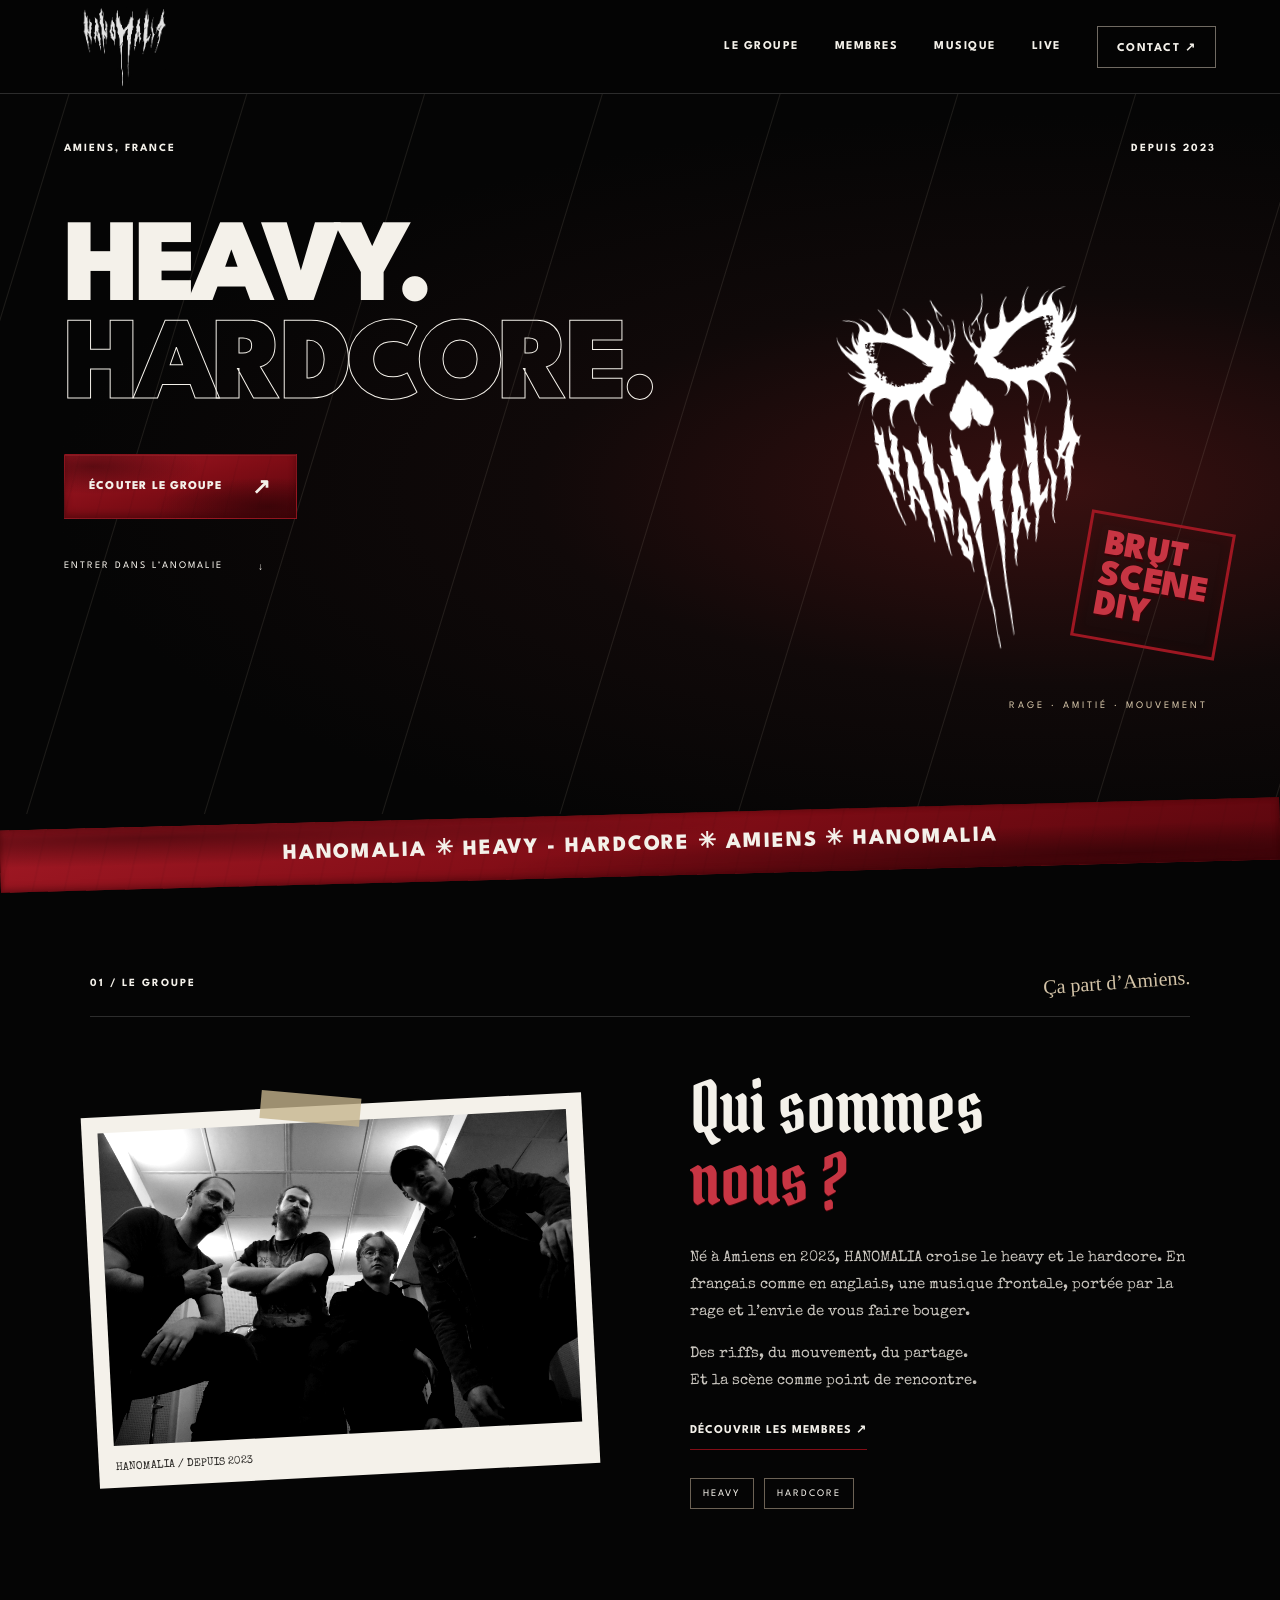
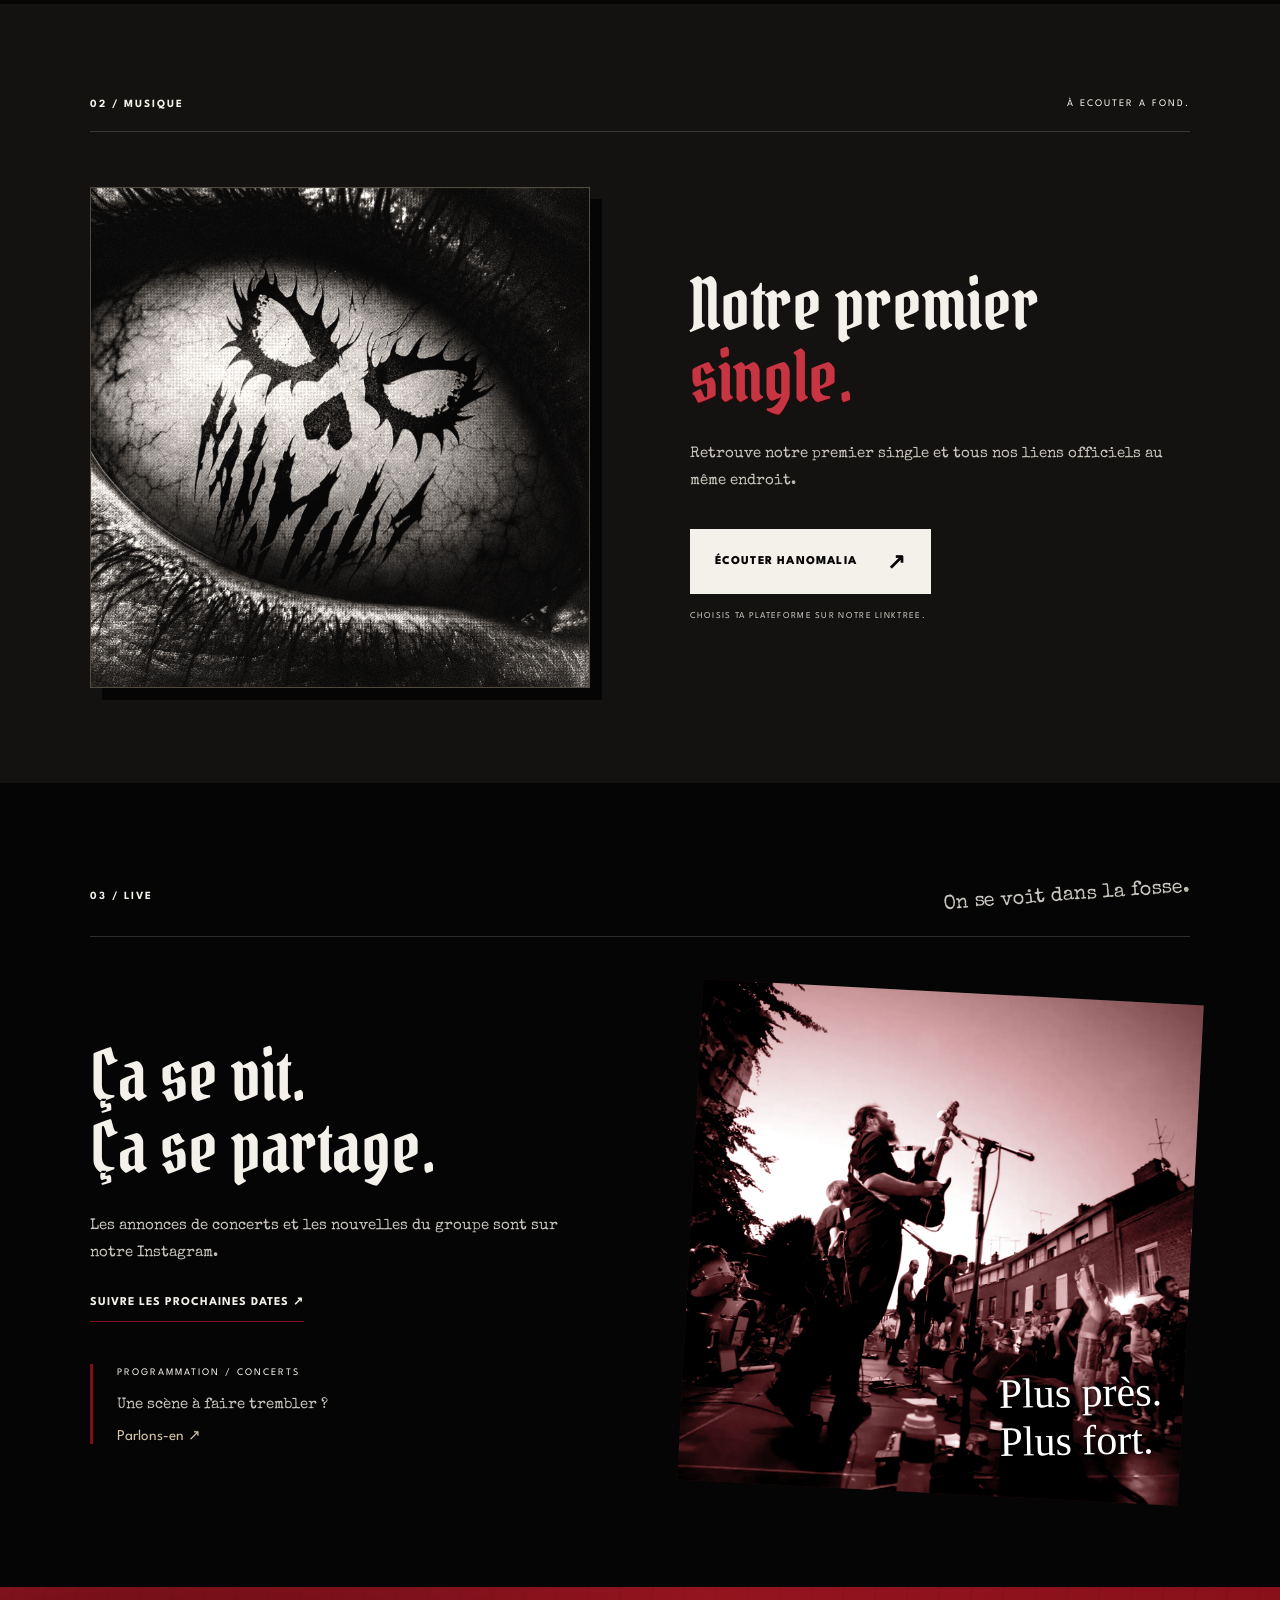
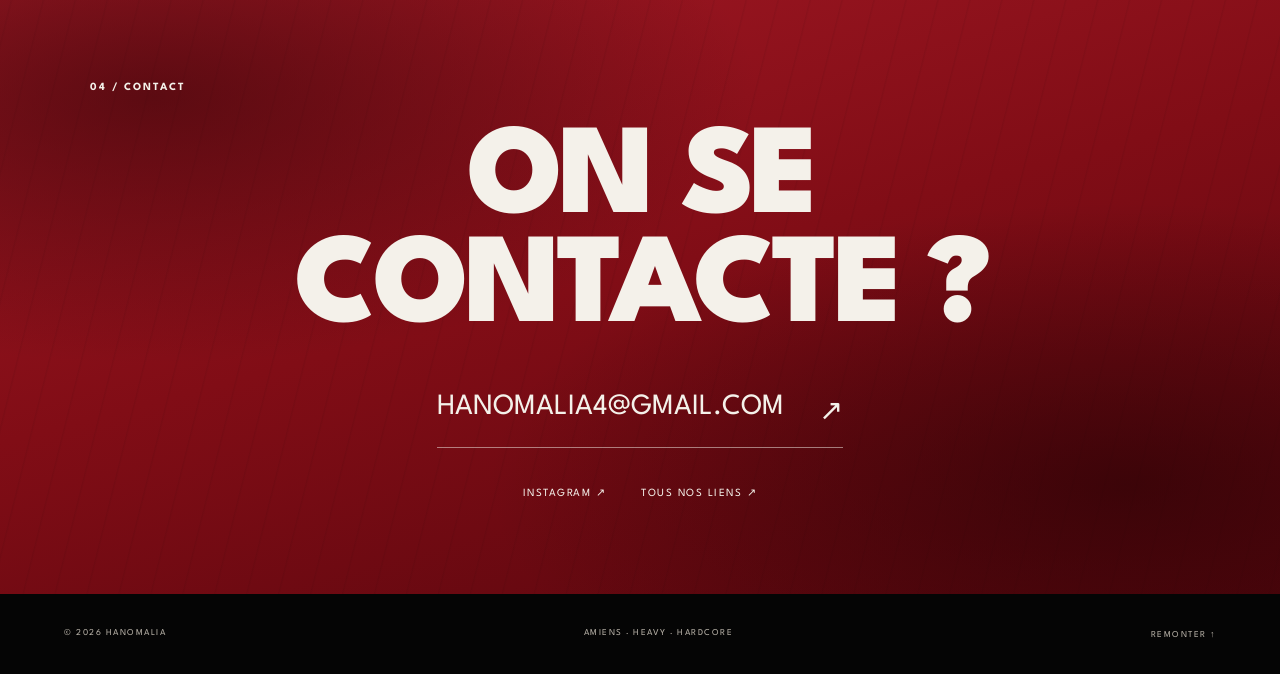
==== commit 2ce07a71: "Remplacer le nom et la localisation de l’en-tête par le logo blanc" ====
--- a/index.html
+++ b/index.html
@@ -7,11 +7,11 @@
   <meta name="theme-color" content="#050505">
   <link rel="preconnect" href="https://fonts.googleapis.com"><link rel="preconnect" href="https://fonts.gstatic.com" crossorigin>
   <link href="https://fonts.googleapis.com/css2?family=League+Spartan:wght@400;600;700;800;900&family=Permanent+Marker&family=Pirata+One&family=Special+Elite&display=swap" rel="stylesheet">
-  <link rel="stylesheet" href="styles.css?v=rouge-sang-20261027"><script src="script.js" defer></script>
+  <link rel="stylesheet" href="styles.css?v=logo-header-20261027"><script src="script.js" defer></script>
 </head>
 <body>
   <a class="skip" href="#contenu">Aller au contenu</a>
-  <header class="header"><a class="brand" href="#" aria-label="HANOMALIA, accueil">HANOMALIA<span>AMIENS / FRANCE</span></a><button class="menu-toggle" aria-expanded="false" aria-controls="navigation">MENU <span>+</span></button><nav id="navigation" aria-label="Navigation principale"><a href="#groupe">Le groupe</a><a href="membres.html">Membres</a><a href="#musique">Musique</a><a href="#live">Live</a><a class="nav-contact" href="#contact">Contact ↗</a></nav></header>
+  <header class="header"><a class="brand brand-logo" href="#" aria-label="HANOMALIA, accueil"><img src="assets/wordmark-original.png" alt="HANOMALIA" width="2360" height="1640"></a><button class="menu-toggle" aria-expanded="false" aria-controls="navigation">MENU <span>+</span></button><nav id="navigation" aria-label="Navigation principale"><a href="#groupe">Le groupe</a><a href="membres.html">Membres</a><a href="#musique">Musique</a><a href="#live">Live</a><a class="nav-contact" href="#contact">Contact ↗</a></nav></header>
   <main id="contenu">
     <section class="hero" aria-labelledby="hero-title">
       <div class="hero-grid" aria-hidden="true"></div><p class="eyebrow">AMIENS, FRANCE <span>DEPUIS 2023</span></p>
--- a/styles.css
+++ b/styles.css
@@ -16,3 +16,7 @@
 .ticker{box-shadow:inset 0 2px 4px #3b030733,inset 0 -3px 7px #26010466}
 .stamp{border-color:#9e1722;text-shadow:1px 2px 0 #370307;box-shadow:inset 0 0 12px #810d161c}
 h2 em{text-shadow:0 1px 0 #42040a}
+
+.brand-logo{display:flex;align-items:center;justify-content:flex-start;flex-shrink:0;width:160px;height:100%}
+.brand-logo img{display:block;width:auto;height:84px;max-width:100%;object-fit:contain}
+@media(max-width:760px){.brand-logo{width:130px}.brand-logo img{height:68px}}
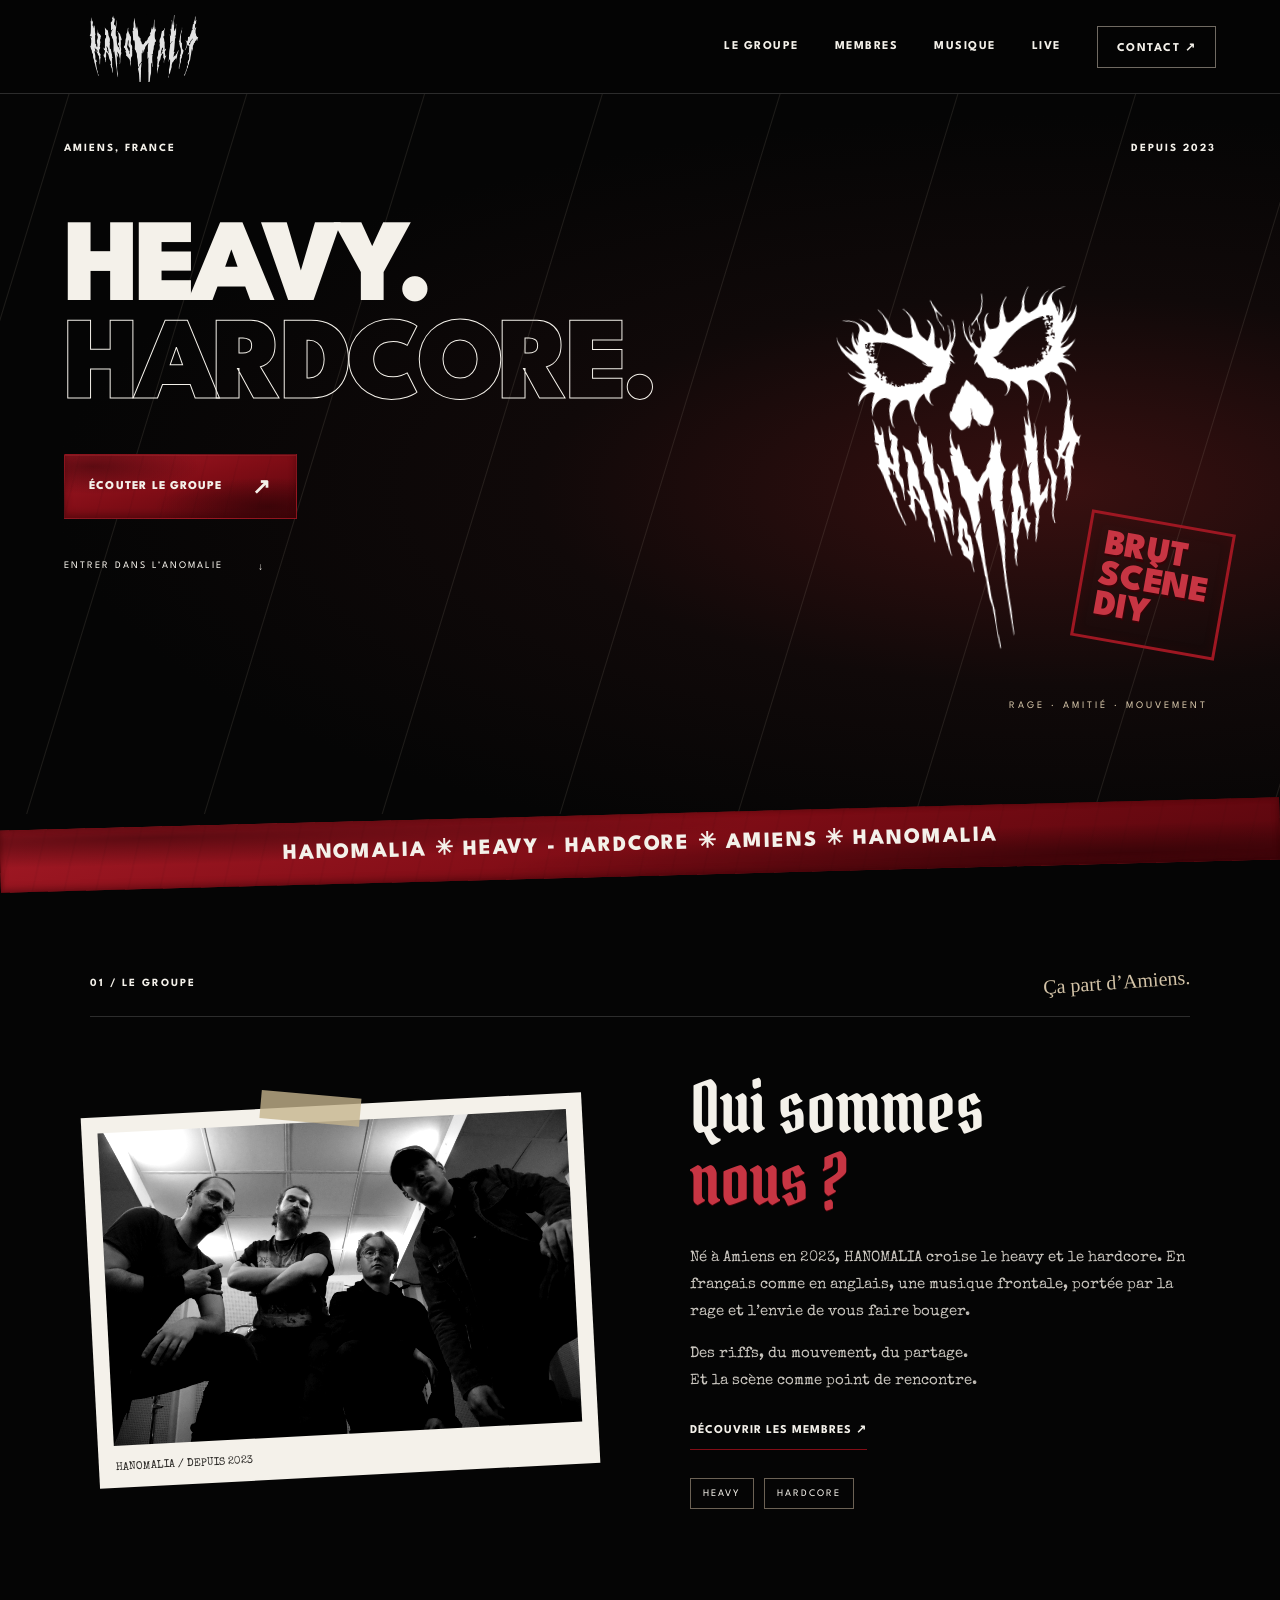
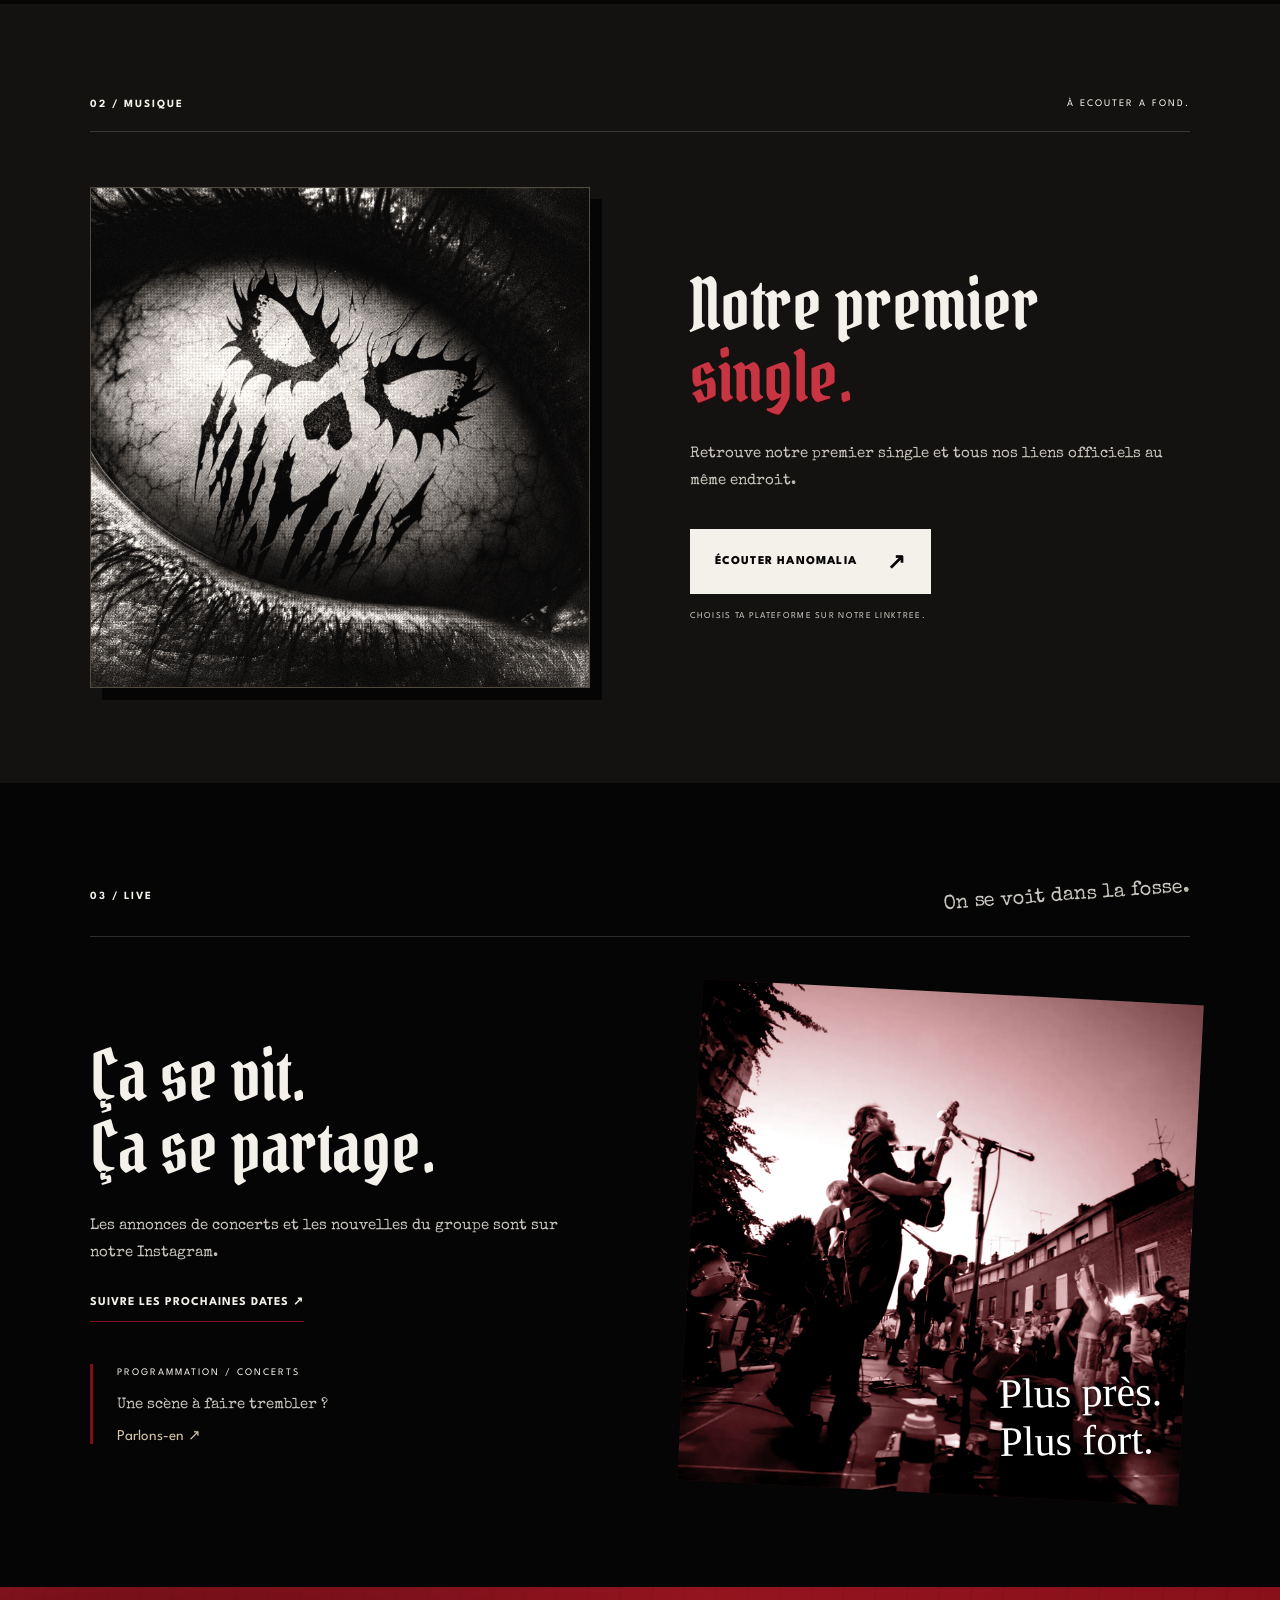
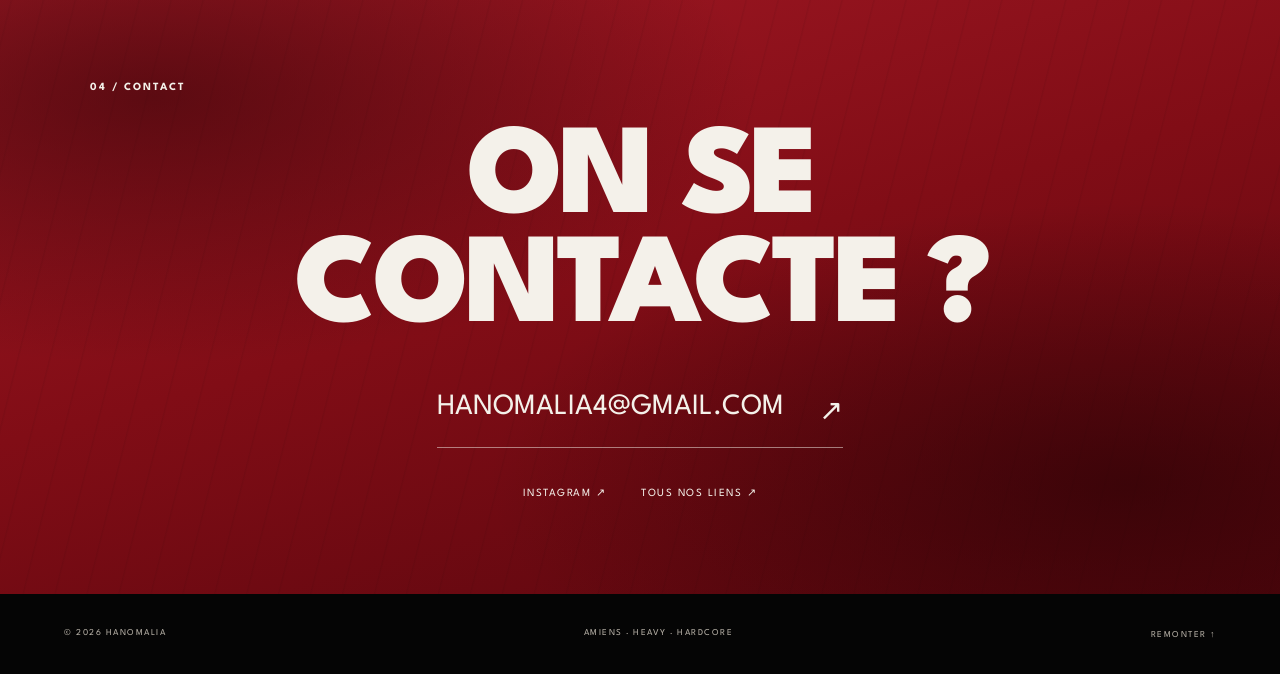
==== commit 2d9e19f7: "Utiliser le nouveau logo horizontal dans l’en-tête" ====
--- a/index.html
+++ b/index.html
@@ -7,11 +7,11 @@
   <meta name="theme-color" content="#050505">
   <link rel="preconnect" href="https://fonts.googleapis.com"><link rel="preconnect" href="https://fonts.gstatic.com" crossorigin>
   <link href="https://fonts.googleapis.com/css2?family=League+Spartan:wght@400;600;700;800;900&family=Permanent+Marker&family=Pirata+One&family=Special+Elite&display=swap" rel="stylesheet">
-  <link rel="stylesheet" href="styles.css?v=logo-header-20261027"><script src="script.js" defer></script>
+  <link rel="stylesheet" href="styles.css?v=logo-horizontal-20261027"><script src="script.js" defer></script>
 </head>
 <body>
   <a class="skip" href="#contenu">Aller au contenu</a>
-  <header class="header"><a class="brand brand-logo" href="#" aria-label="HANOMALIA, accueil"><img src="assets/wordmark-original.png" alt="HANOMALIA" width="2360" height="1640"></a><button class="menu-toggle" aria-expanded="false" aria-controls="navigation">MENU <span>+</span></button><nav id="navigation" aria-label="Navigation principale"><a href="#groupe">Le groupe</a><a href="membres.html">Membres</a><a href="#musique">Musique</a><a href="#live">Live</a><a class="nav-contact" href="#contact">Contact ↗</a></nav></header>
+  <header class="header"><a class="brand brand-logo" href="#" aria-label="HANOMALIA, accueil"><img src="assets/logo-entete.png" alt="HANOMALIA" width="2360" height="1034"></a><button class="menu-toggle" aria-expanded="false" aria-controls="navigation">MENU <span>+</span></button><nav id="navigation" aria-label="Navigation principale"><a href="#groupe">Le groupe</a><a href="membres.html">Membres</a><a href="#musique">Musique</a><a href="#live">Live</a><a class="nav-contact" href="#contact">Contact ↗</a></nav></header>
   <main id="contenu">
     <section class="hero" aria-labelledby="hero-title">
       <div class="hero-grid" aria-hidden="true"></div><p class="eyebrow">AMIENS, FRANCE <span>DEPUIS 2023</span></p>
--- a/styles.css
+++ b/styles.css
@@ -20,3 +20,6 @@
 .brand-logo{display:flex;align-items:center;justify-content:flex-start;flex-shrink:0;width:160px;height:100%}
 .brand-logo img{display:block;width:auto;height:84px;max-width:100%;object-fit:contain}
 @media(max-width:760px){.brand-logo{width:130px}.brand-logo img{height:68px}}
+
+.brand-logo img{width:160px;height:auto;max-height:80px}
+@media(max-width:760px){.brand-logo img{width:130px;height:auto;max-height:64px}}
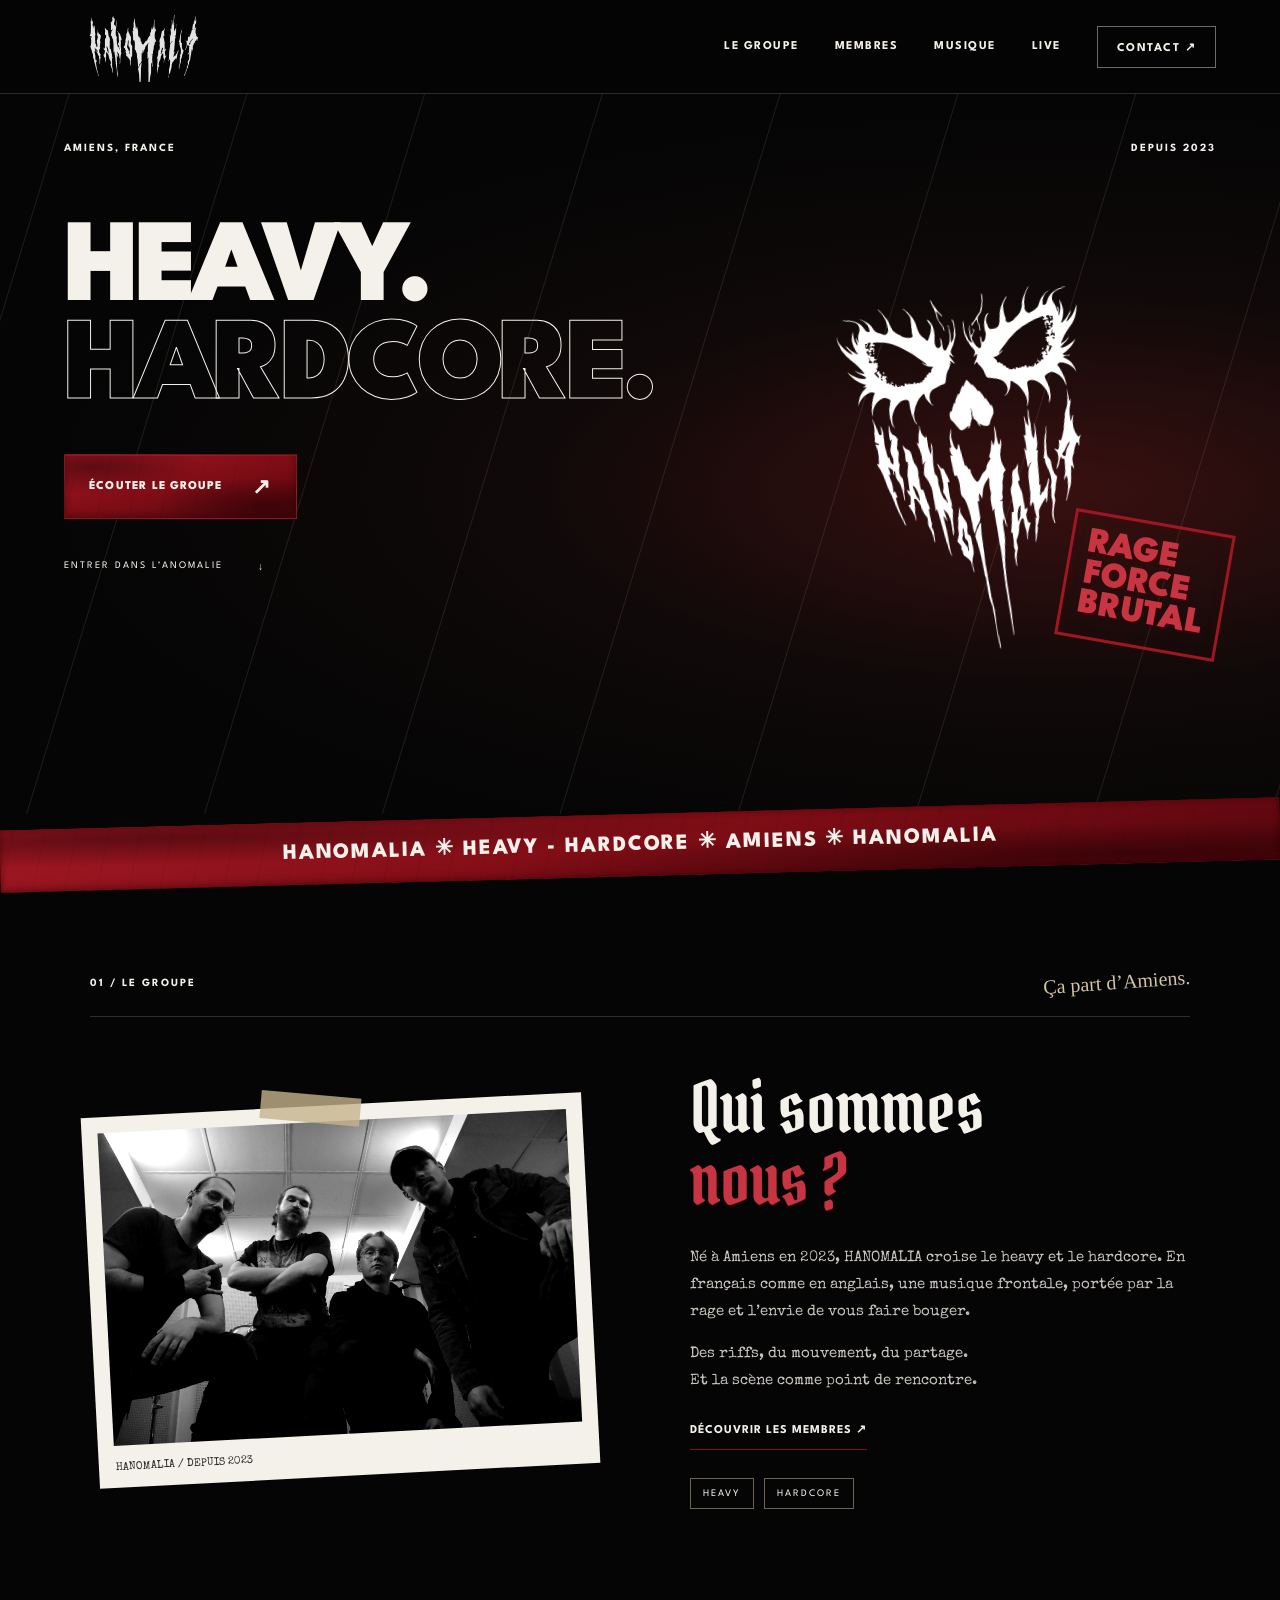
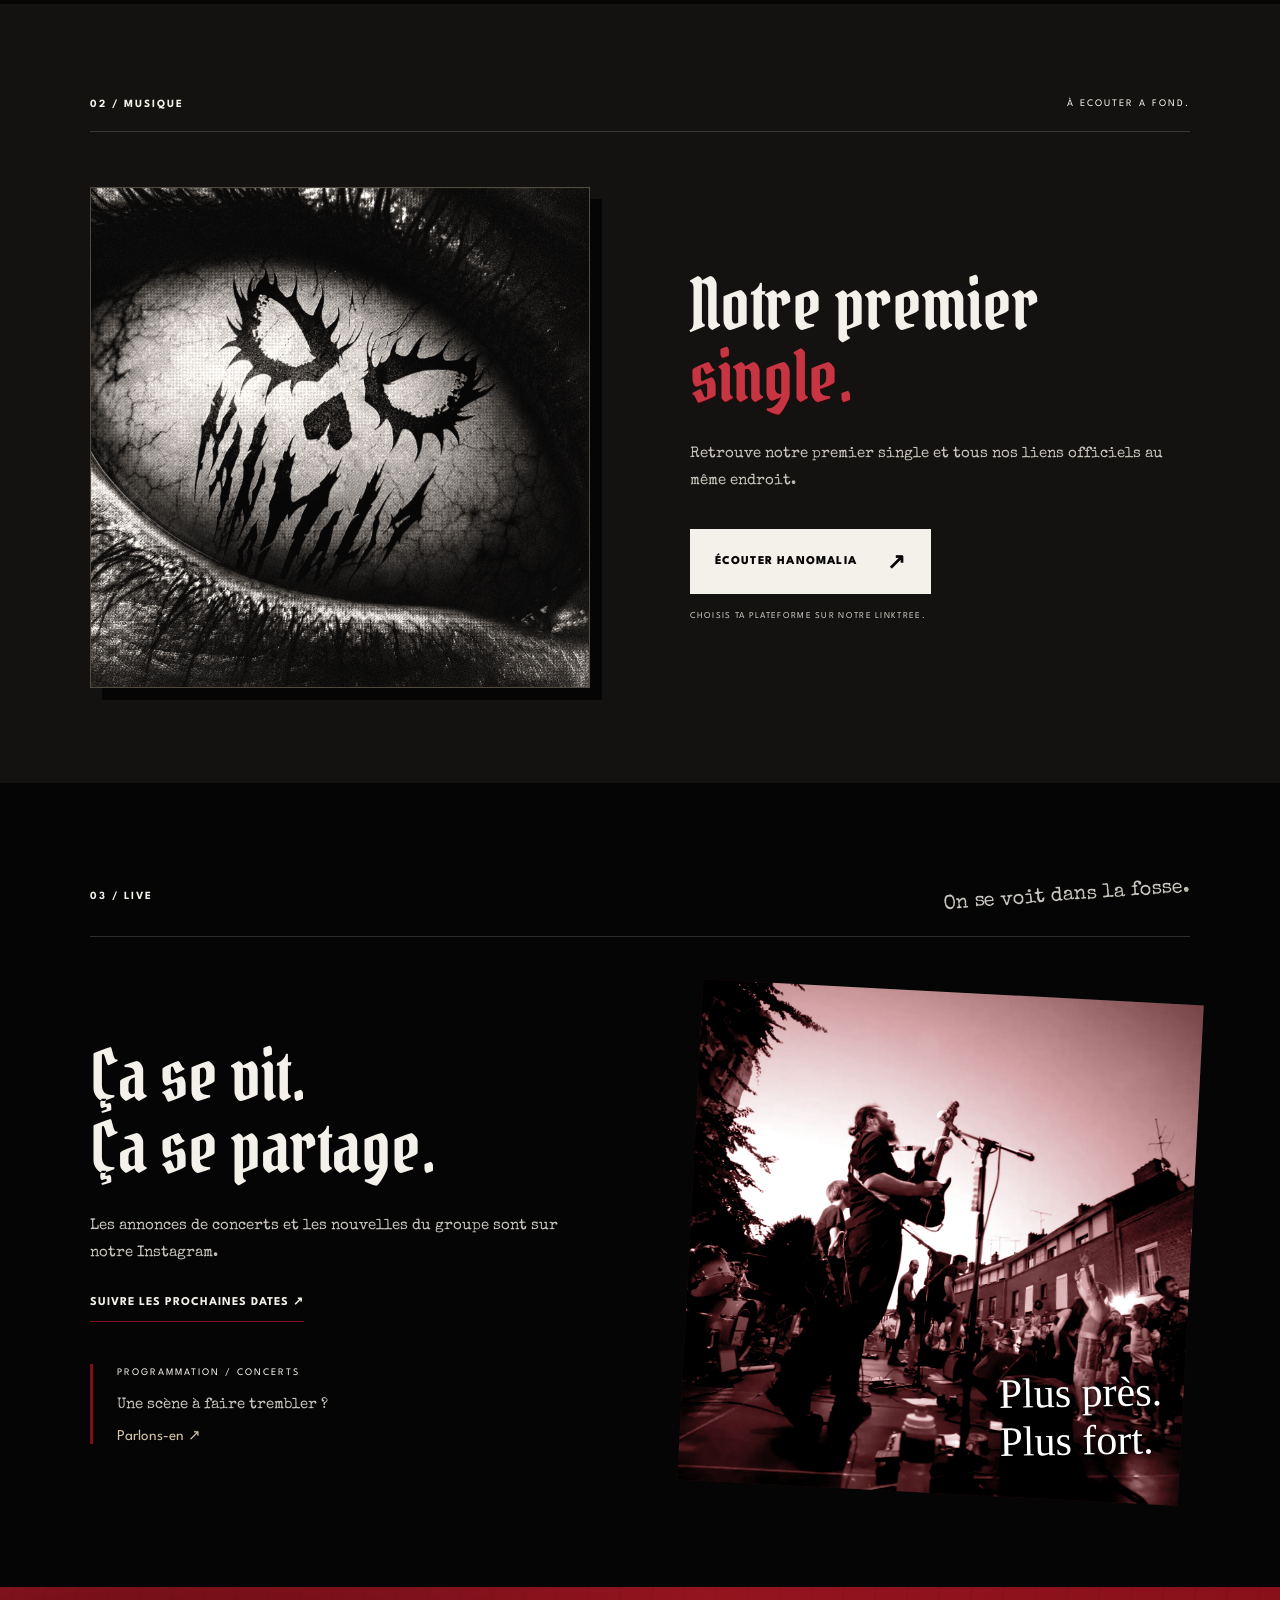
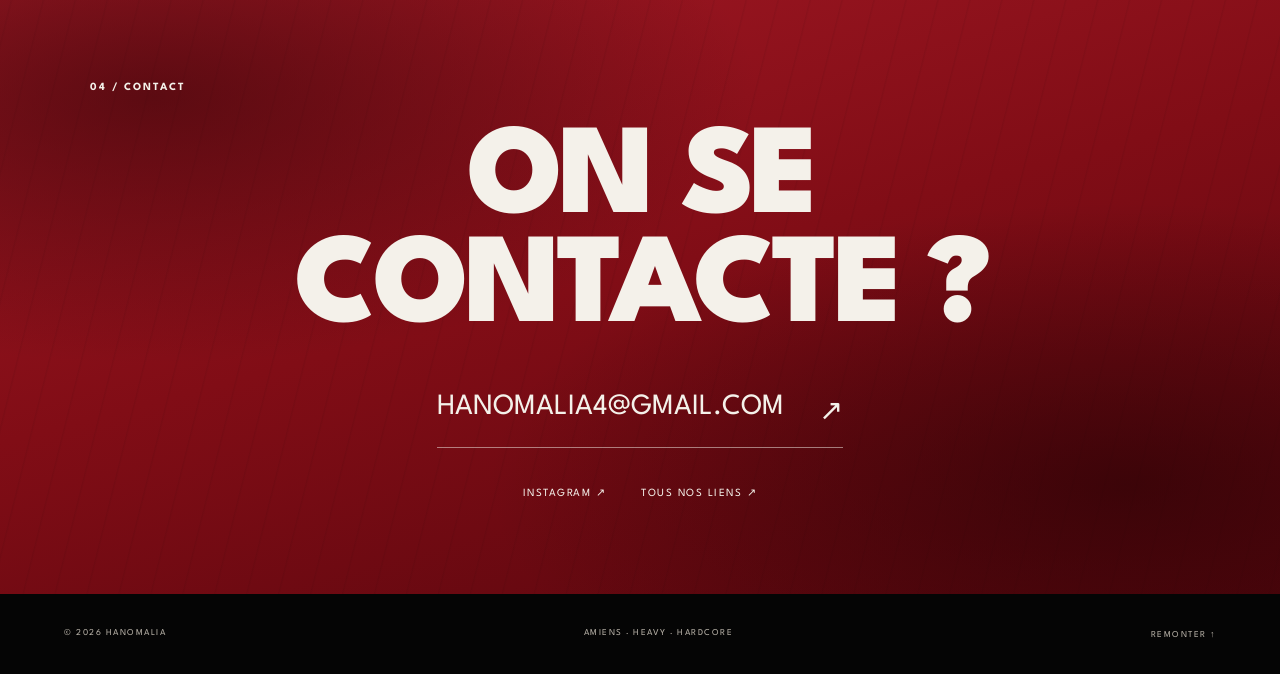
==== commit d7e7e3f3: "Update index.html" ====
--- a/index.html
+++ b/index.html
@@ -16,7 +16,7 @@
     <section class="hero" aria-labelledby="hero-title">
       <div class="hero-grid" aria-hidden="true"></div><p class="eyebrow">AMIENS, FRANCE <span>DEPUIS 2023</span></p>
       <div class="hero-content"><p class="marker"></p><h1 id="hero-title">HEAVY.<br><span>HARDCORE.</span></h1><div class="hero-bottom"><a class="button" href="https://linktr.ee/hanomalia" target="_blank" rel="noopener noreferrer">ÉCOUTER LE GROUPE <span>↗</span></a></div></div>
-      <div class="hero-art"><img class="skull" src="assets/skull-original.png" alt="Logo crâne blanc original HANOMALIA"><div class="stamp">BRUT<br>SCÈNE<br>DIY</div><span class="art-note">RAGE · AMITIÉ · MOUVEMENT</span></div>
+      <div class="hero-art"><img class="skull" src="assets/skull-original.png" alt="Logo crâne blanc original HANOMALIA"><div class="stamp">RAGE<br>FORCE<br>BRUTAL</div><span class="art-note"></span></div>
       <a class="scroll-link" href="#groupe">ENTRER DANS L’ANOMALIE <span>↓</span></a>
     </section>
     <div class="ticker">HANOMALIA ✳ HEAVY - HARDCORE ✳ AMIENS ✳ HANOMALIA</div>
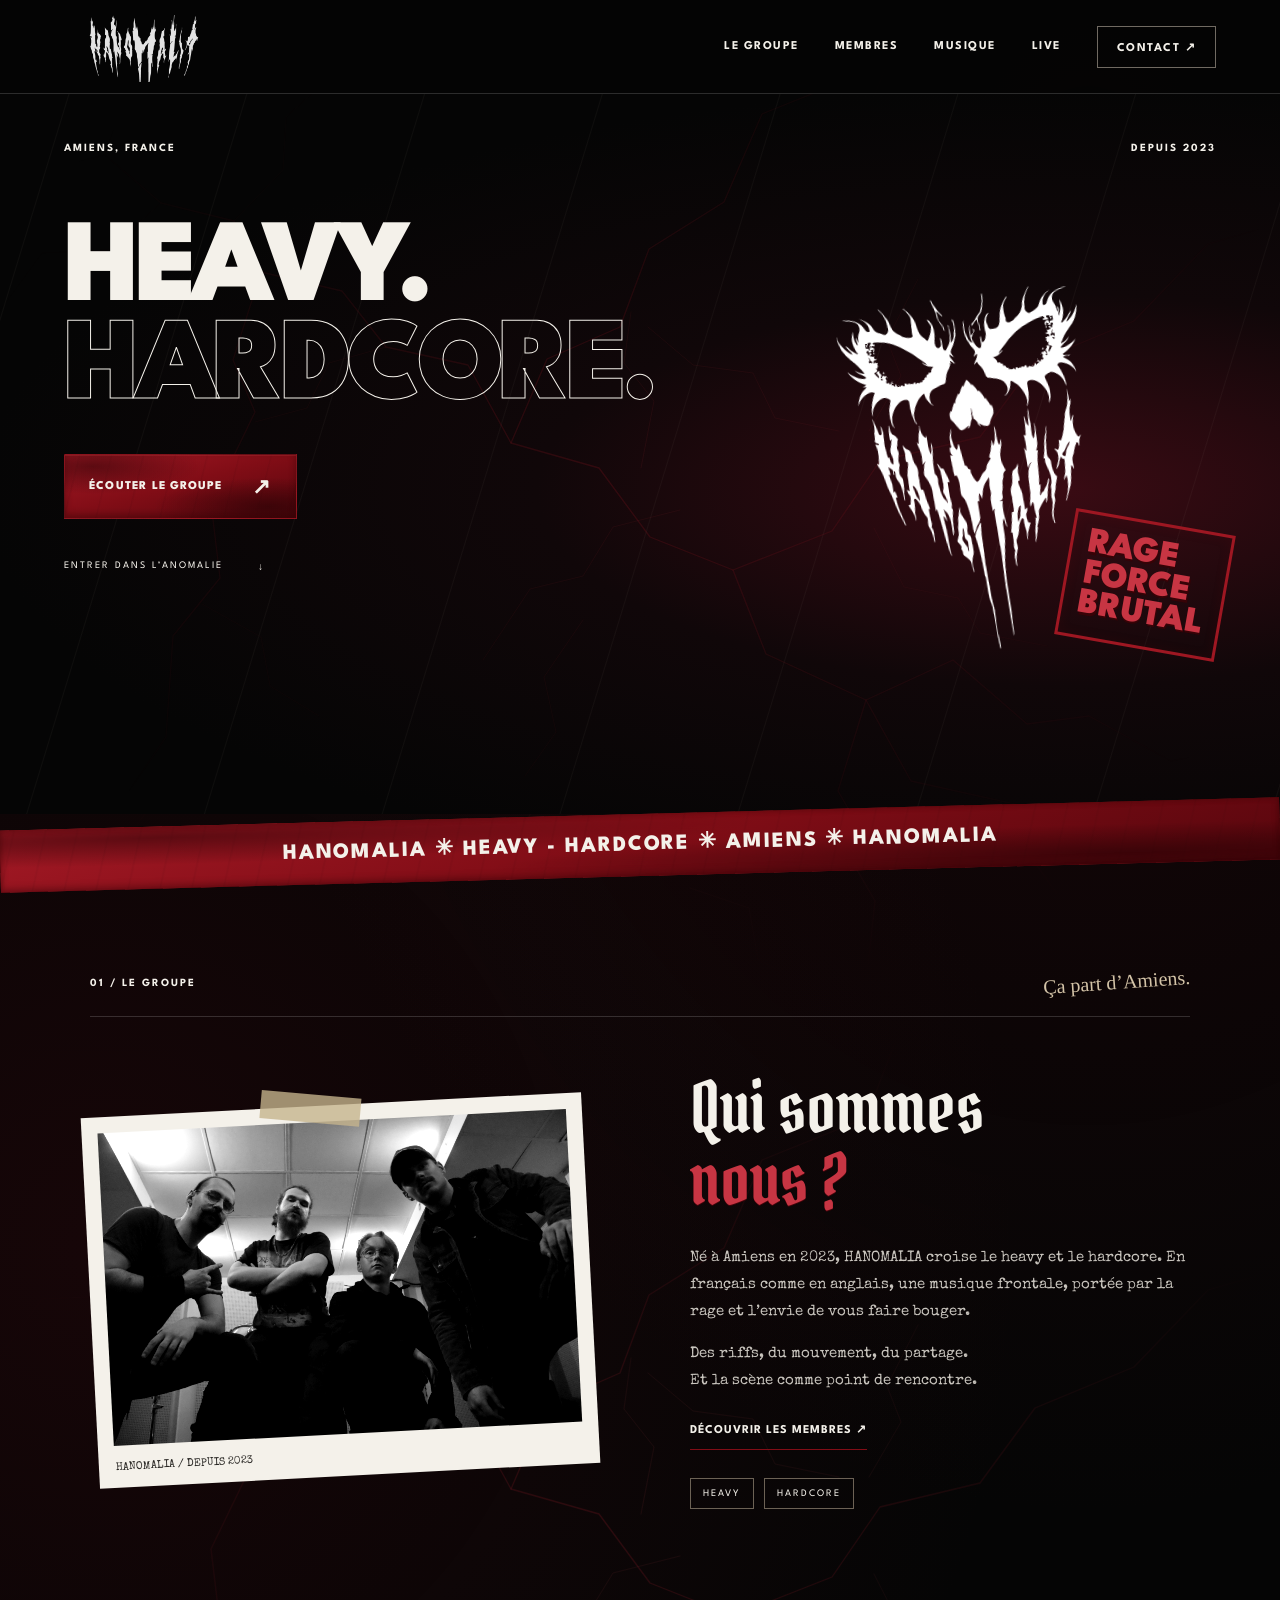
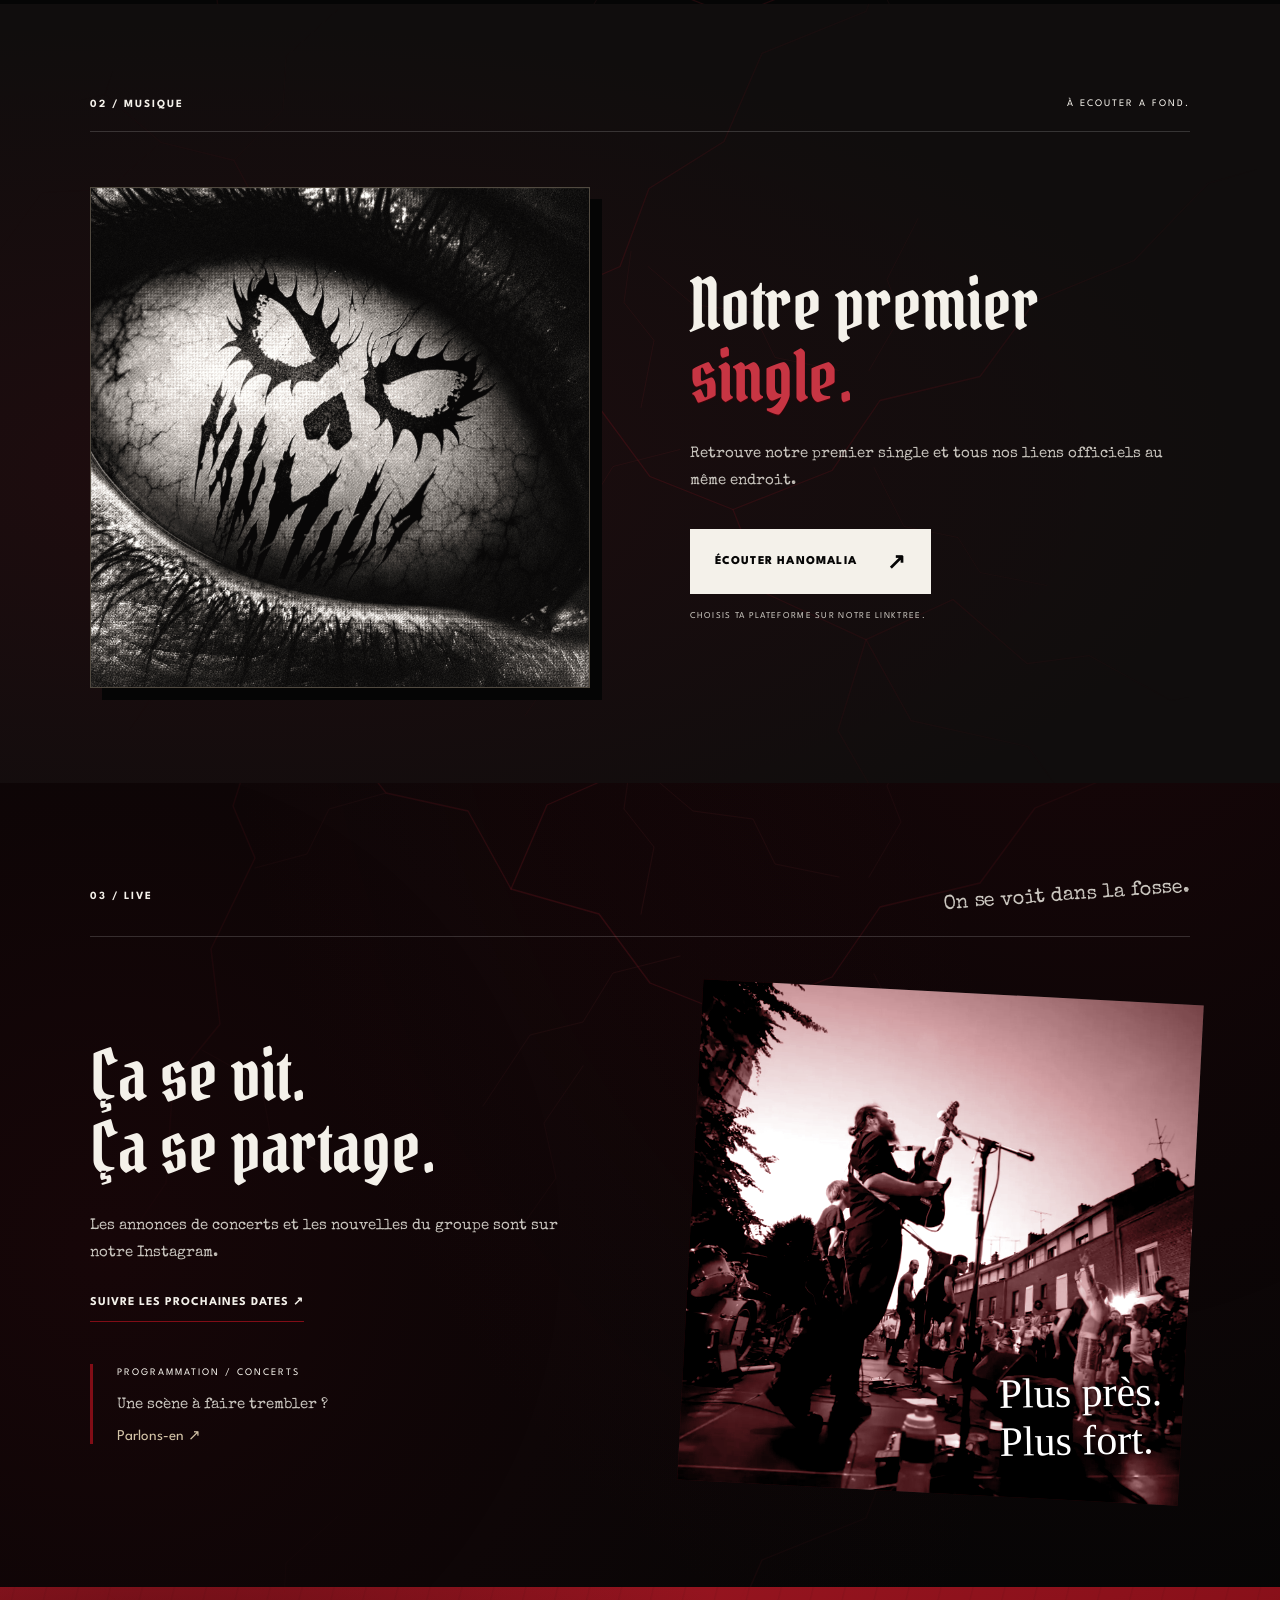
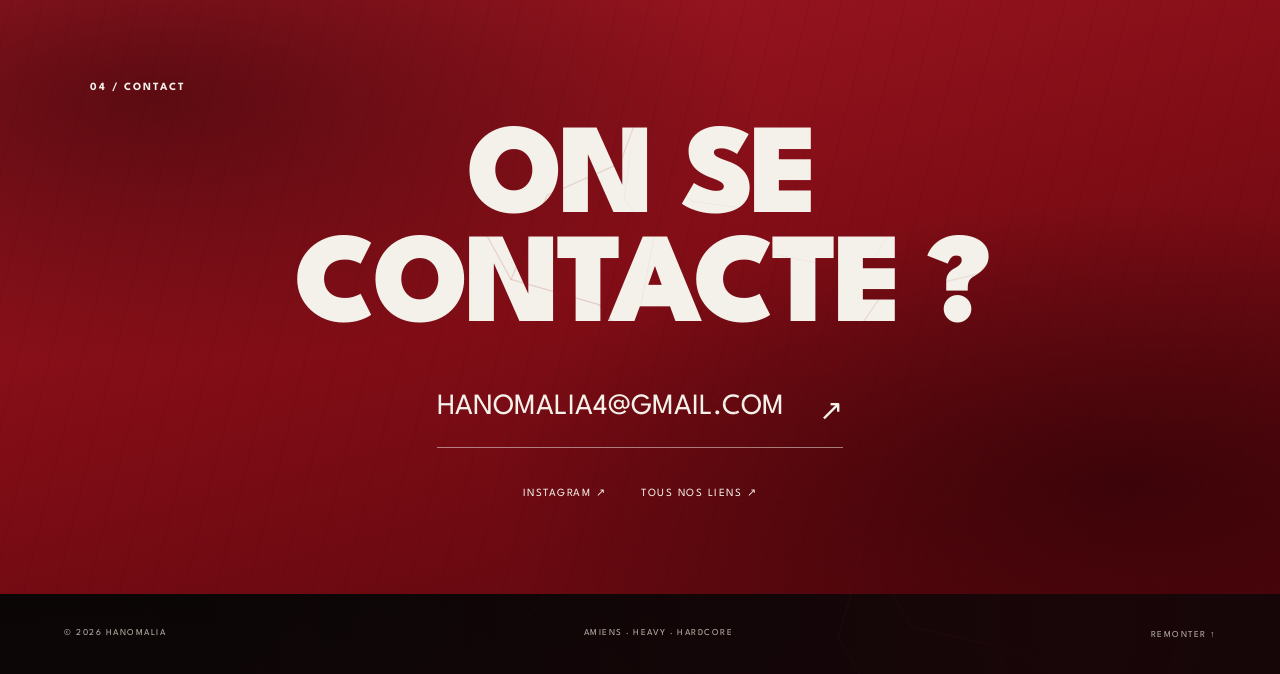
==== commit 56f62886: "Ajouter un fond craquelé avec des halos rouge sang pour évoquer l’anomalie" ====
--- a/index.html
+++ b/index.html
@@ -7,7 +7,7 @@
   <meta name="theme-color" content="#050505">
   <link rel="preconnect" href="https://fonts.googleapis.com"><link rel="preconnect" href="https://fonts.gstatic.com" crossorigin>
   <link href="https://fonts.googleapis.com/css2?family=League+Spartan:wght@400;600;700;800;900&family=Permanent+Marker&family=Pirata+One&family=Special+Elite&display=swap" rel="stylesheet">
-  <link rel="stylesheet" href="styles.css?v=logo-horizontal-20261027"><script src="script.js" defer></script>
+  <link rel="stylesheet" href="styles.css?v=anomalie-fissures-20261027"><script src="script.js" defer></script>
 </head>
 <body>
   <a class="skip" href="#contenu">Aller au contenu</a>
--- a/styles.css
+++ b/styles.css
@@ -23,3 +23,11 @@
 
 .brand-logo img{width:160px;height:auto;max-height:80px}
 @media(max-width:760px){.brand-logo img{width:130px;height:auto;max-height:64px}}
+
+/* Anomaly: branching fractures fading into blood-red shadows. */
+:root{--anomaly-cracks:url("data:image/svg+xml,%3Csvg%20xmlns%3D%22http%3A%2F%2Fwww.w3.org%2F2000%2Fsvg%22%20width%3D%221400%22%20height%3D%221000%22%20viewBox%3D%220%200%201400%201000%22%3E%3Cdefs%3E%3CradialGradient%20id%3D%22fade%22%3E%3Cstop%20offset%3D%220%22%20stop-color%3D%22white%22%20stop-opacity%3D%22.8%22%2F%3E%3Cstop%20offset%3D%221%22%20stop-color%3D%22white%22%20stop-opacity%3D%220%22%2F%3E%3C%2FradialGradient%3E%3Cmask%20id%3D%22m%22%3E%3Crect%20width%3D%221400%22%20height%3D%221000%22%20fill%3D%22url(%23fade)%22%2F%3E%3C%2Fmask%3E%3C%2Fdefs%3E%3Cg%20mask%3D%22url(%23m)%22%20fill%3D%22none%22%20stroke-linecap%3D%22round%22%20stroke-linejoin%3D%22round%22%3E%3Cg%20stroke%3D%22%238d1722%22%20stroke-opacity%3D%22.34%22%20stroke-width%3D%221.3%22%3E%3Cpath%20d%3D%22M-40%20180%2093%20218%20165%20201%20221%20249%20294%20267%20321%20318%20402%20337%20446%20393%20528%20411%20571%20489%20659%20514%20710%20583%20793%20616%20826%20700%20926%20746%20971%20827%201088%20853%201150%20940%201246%201020%22%2F%3E%3Cpath%20d%3D%22m321%20318-28%2088%2022%2052-44%2091%209%2075-47%2058-7%20101-59%2086%22%2F%3E%3Cpath%20d%3D%22m571%20489%2036-84%2073-32%2029-78%2075-47%2038-88%20104-42%2038-99%22%2F%3E%3Cpath%20d%3D%22m793%20616%2099-39%2048-70%20100-24%2055-75%2099-41%2074-77%20145-42%22%2F%3E%3Cpath%20d%3D%22m926%20746-28%2091%2037%2064-12%20112%22%2F%3E%3Cpath%20d%3D%22m165%20201%2024-73-12-53%2036-85%22%2F%3E%3Cpath%20d%3D%22M1420%20835%201300%20794%201231%20807%201149%20762%201087%20770%201013%20706%20926%20746%22%2F%3E%3C%2Fg%3E%3Cg%20stroke%3D%22%23b3333c%22%20stroke-opacity%3D%22.2%22%20stroke-width%3D%22.65%22%3E%3Cpath%20d%3D%22m221%20249-53%2047-66%203-43%2059-81%2028m316-119%2049-51%203-53%2052-47m48%20277-57%2016-22%2045-52%2014m393-95%2045%2038%2060%208%2022%2045%2064%2013m-159%2079-67%2017-30%2049-53%2013-47%2071m158-192%2013-67-30-38%207-51m-429%20292%2059%2033%209%2049%2049%2030m264-96-39%2057%2012%2055-31%2044m349-248%2030%2059%2054%2011%2022%2035%2067%2013m-129-367-31%2061%2014%2036-32%2055m-179%20411%2059%2020%209%2051%2048%2027m-290%2067-60-25-37%2015-49-27m-417-48%2039%2019%202%2035%2039%2021%22%2F%3E%3C%2Fg%3E%3C%2Fg%3E%3C%2Fsvg%3E")}
+body{background-color:var(--black);background-image:var(--anomaly-cracks),radial-gradient(ellipse at 85% 12%,#43081055,transparent 58%),radial-gradient(ellipse at 8% 78%,#5d0a1433,transparent 55%);background-size:1400px 1000px,100% 1800px,100% 1600px;background-position:center top;background-repeat:repeat,repeat-y,repeat-y}
+.hero{background-image:var(--anomaly-cracks),radial-gradient(ellipse at 83% 55%,#390b13 0%,#100709 35%,#050505 72%);background-size:1400px 1000px,cover;background-position:center center;background-repeat:no-repeat}
+.hero-grid{opacity:.05}
+.music,.member-section-muted{background-color:#100d0d;background-image:var(--anomaly-cracks),radial-gradient(ellipse at 15% 60%,#45091244,transparent 68%);background-size:1400px 1000px,cover;background-position:center center;background-repeat:no-repeat}
+.contact:after{content:"";position:absolute;inset:0;background-image:var(--anomaly-cracks);background-size:1400px 1000px;background-position:center;opacity:.65;pointer-events:none}
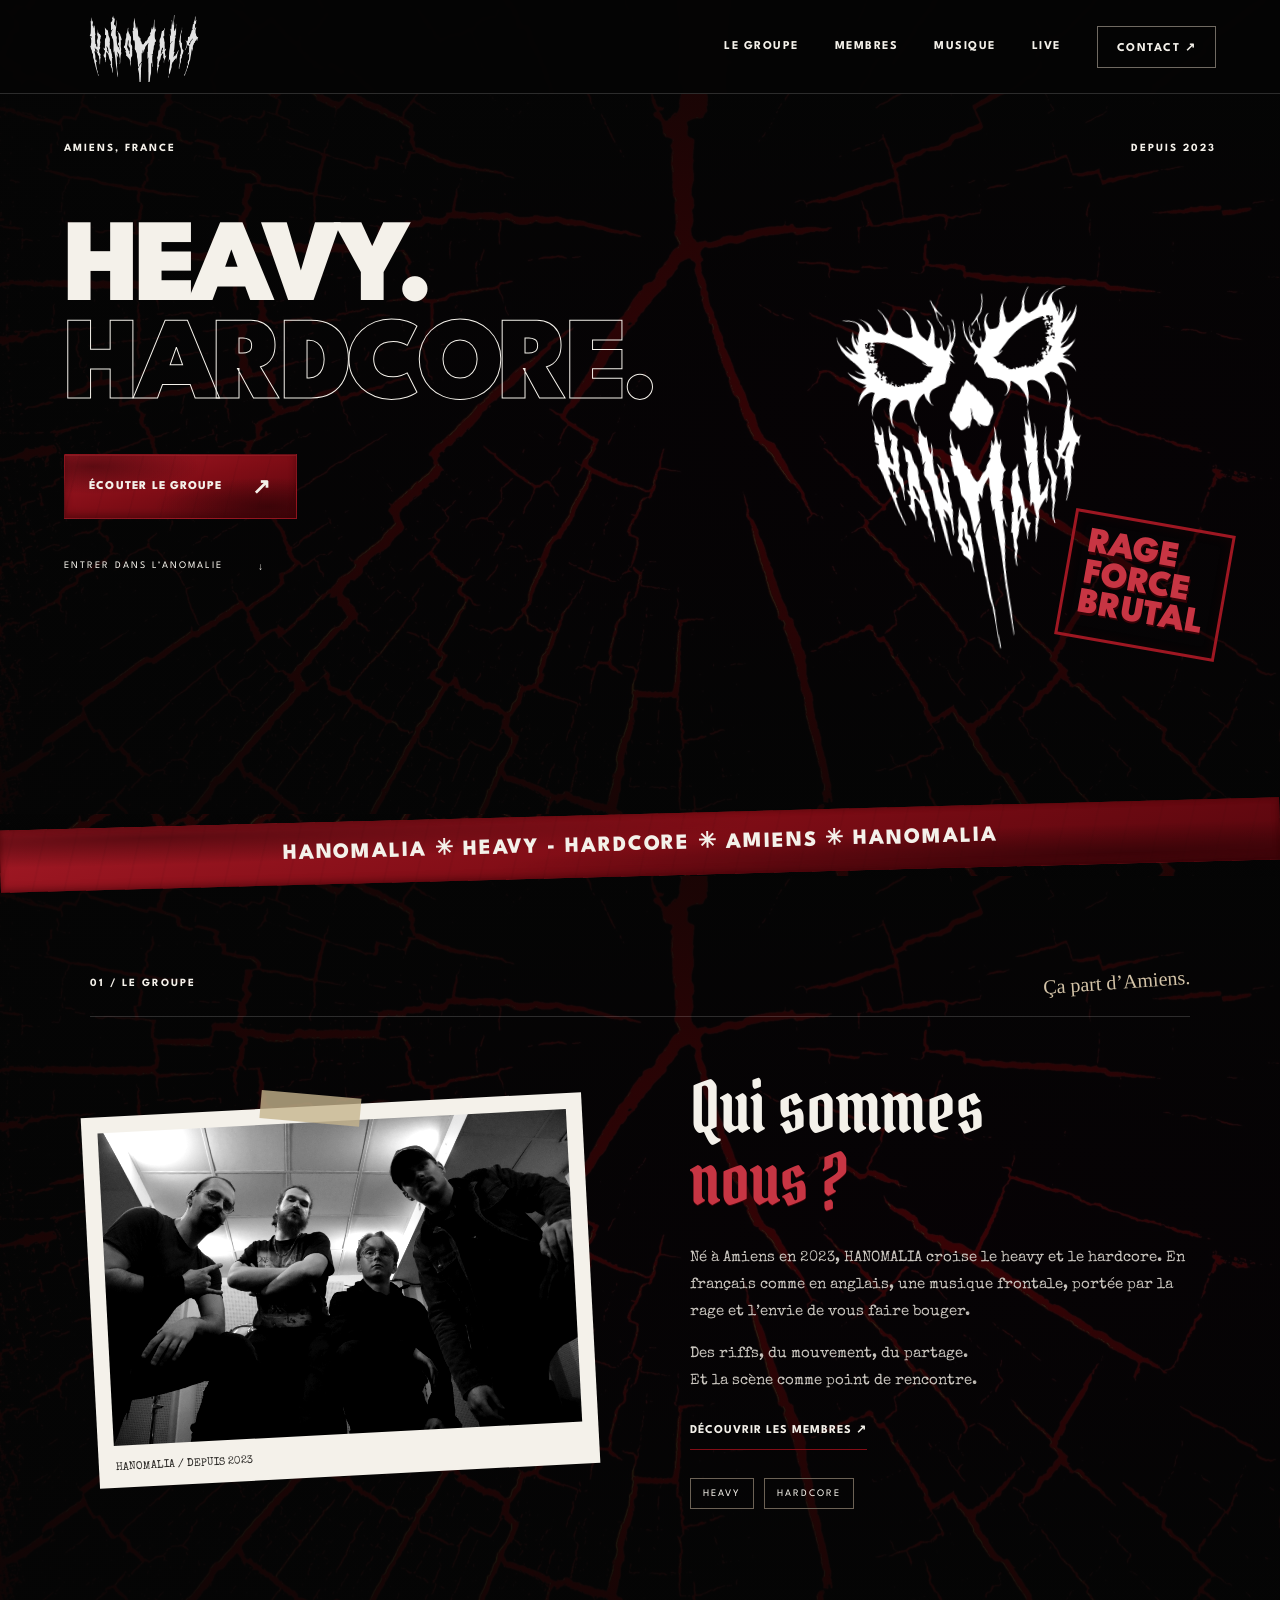
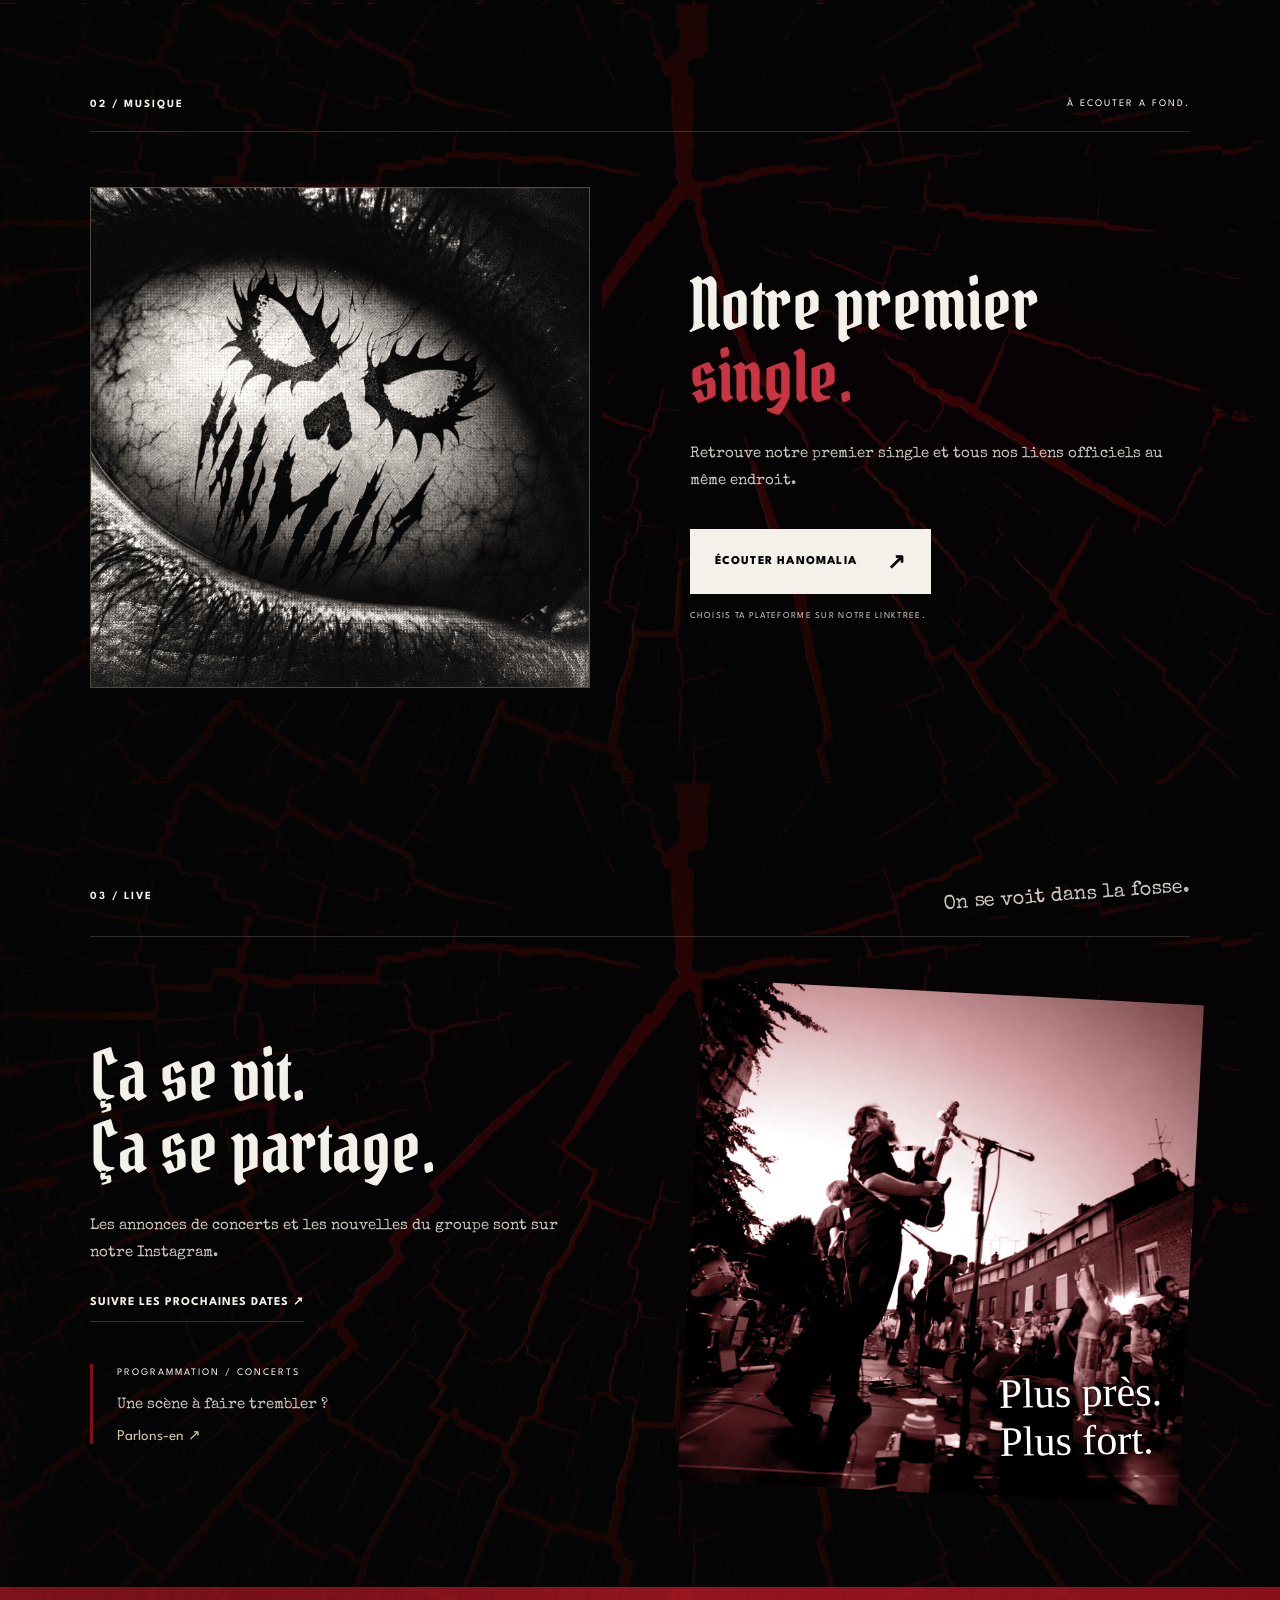
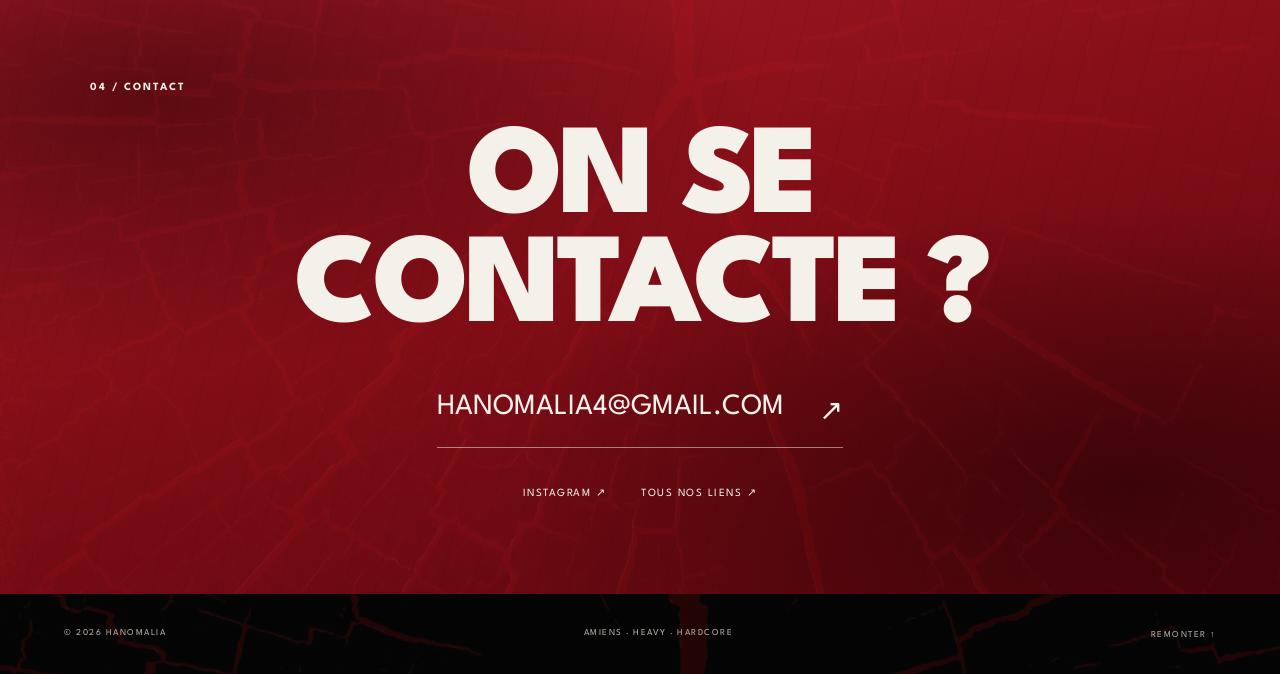
==== commit cd254f92: "Utiliser les fissures fournies avec un fondu sombre discret" ====
--- a/index.html
+++ b/index.html
@@ -7,7 +7,7 @@
   <meta name="theme-color" content="#050505">
   <link rel="preconnect" href="https://fonts.googleapis.com"><link rel="preconnect" href="https://fonts.gstatic.com" crossorigin>
   <link href="https://fonts.googleapis.com/css2?family=League+Spartan:wght@400;600;700;800;900&family=Permanent+Marker&family=Pirata+One&family=Special+Elite&display=swap" rel="stylesheet">
-  <link rel="stylesheet" href="styles.css?v=anomalie-fissures-20261027"><script src="script.js" defer></script>
+  <link rel="stylesheet" href="styles.css?v=fissures-discretes-20261028"><script src="script.js" defer></script>
 </head>
 <body>
   <a class="skip" href="#contenu">Aller au contenu</a>
--- a/styles.css
+++ b/styles.css
@@ -24,10 +24,10 @@
 .brand-logo img{width:160px;height:auto;max-height:80px}
 @media(max-width:760px){.brand-logo img{width:130px;height:auto;max-height:64px}}
 
-/* Anomaly: branching fractures fading into blood-red shadows. */
-:root{--anomaly-cracks:url("data:image/svg+xml,%3Csvg%20xmlns%3D%22http%3A%2F%2Fwww.w3.org%2F2000%2Fsvg%22%20width%3D%221400%22%20height%3D%221000%22%20viewBox%3D%220%200%201400%201000%22%3E%3Cdefs%3E%3CradialGradient%20id%3D%22fade%22%3E%3Cstop%20offset%3D%220%22%20stop-color%3D%22white%22%20stop-opacity%3D%22.8%22%2F%3E%3Cstop%20offset%3D%221%22%20stop-color%3D%22white%22%20stop-opacity%3D%220%22%2F%3E%3C%2FradialGradient%3E%3Cmask%20id%3D%22m%22%3E%3Crect%20width%3D%221400%22%20height%3D%221000%22%20fill%3D%22url(%23fade)%22%2F%3E%3C%2Fmask%3E%3C%2Fdefs%3E%3Cg%20mask%3D%22url(%23m)%22%20fill%3D%22none%22%20stroke-linecap%3D%22round%22%20stroke-linejoin%3D%22round%22%3E%3Cg%20stroke%3D%22%238d1722%22%20stroke-opacity%3D%22.34%22%20stroke-width%3D%221.3%22%3E%3Cpath%20d%3D%22M-40%20180%2093%20218%20165%20201%20221%20249%20294%20267%20321%20318%20402%20337%20446%20393%20528%20411%20571%20489%20659%20514%20710%20583%20793%20616%20826%20700%20926%20746%20971%20827%201088%20853%201150%20940%201246%201020%22%2F%3E%3Cpath%20d%3D%22m321%20318-28%2088%2022%2052-44%2091%209%2075-47%2058-7%20101-59%2086%22%2F%3E%3Cpath%20d%3D%22m571%20489%2036-84%2073-32%2029-78%2075-47%2038-88%20104-42%2038-99%22%2F%3E%3Cpath%20d%3D%22m793%20616%2099-39%2048-70%20100-24%2055-75%2099-41%2074-77%20145-42%22%2F%3E%3Cpath%20d%3D%22m926%20746-28%2091%2037%2064-12%20112%22%2F%3E%3Cpath%20d%3D%22m165%20201%2024-73-12-53%2036-85%22%2F%3E%3Cpath%20d%3D%22M1420%20835%201300%20794%201231%20807%201149%20762%201087%20770%201013%20706%20926%20746%22%2F%3E%3C%2Fg%3E%3Cg%20stroke%3D%22%23b3333c%22%20stroke-opacity%3D%22.2%22%20stroke-width%3D%22.65%22%3E%3Cpath%20d%3D%22m221%20249-53%2047-66%203-43%2059-81%2028m316-119%2049-51%203-53%2052-47m48%20277-57%2016-22%2045-52%2014m393-95%2045%2038%2060%208%2022%2045%2064%2013m-159%2079-67%2017-30%2049-53%2013-47%2071m158-192%2013-67-30-38%207-51m-429%20292%2059%2033%209%2049%2049%2030m264-96-39%2057%2012%2055-31%2044m349-248%2030%2059%2054%2011%2022%2035%2067%2013m-129-367-31%2061%2014%2036-32%2055m-179%20411%2059%2020%209%2051%2048%2027m-290%2067-60-25-37%2015-49-27m-417-48%2039%2019%202%2035%2039%2021%22%2F%3E%3C%2Fg%3E%3C%2Fg%3E%3C%2Fsvg%3E")}
-body{background-color:var(--black);background-image:var(--anomaly-cracks),radial-gradient(ellipse at 85% 12%,#43081055,transparent 58%),radial-gradient(ellipse at 8% 78%,#5d0a1433,transparent 55%);background-size:1400px 1000px,100% 1800px,100% 1600px;background-position:center top;background-repeat:repeat,repeat-y,repeat-y}
-.hero{background-image:var(--anomaly-cracks),radial-gradient(ellipse at 83% 55%,#390b13 0%,#100709 35%,#050505 72%);background-size:1400px 1000px,cover;background-position:center center;background-repeat:no-repeat}
-.hero-grid{opacity:.05}
-.music,.member-section-muted{background-color:#100d0d;background-image:var(--anomaly-cracks),radial-gradient(ellipse at 15% 60%,#45091244,transparent 68%);background-size:1400px 1000px,cover;background-position:center center;background-repeat:no-repeat}
-.contact:after{content:"";position:absolute;inset:0;background-image:var(--anomaly-cracks);background-size:1400px 1000px;background-position:center;opacity:.65;pointer-events:none}
+/* Anomaly: supplied fracture texture, faded into a dark blood-red atmosphere. */
+:root{--anomaly-cracks:url('assets/fissures-rouges.jpg')}
+body{background-color:var(--black);background-image:linear-gradient(#050505e0,#050505e0),var(--anomaly-cracks);background-size:auto,1600px 1200px;background-position:center top;background-repeat:repeat}
+.hero,.section:not(.contact){background-color:#080607;background-image:radial-gradient(ellipse at 76% 48%,#080306cb 0%,#050505e8 65%,#050505f5 100%),var(--anomaly-cracks);background-size:cover;background-position:center;background-repeat:no-repeat}
+.music,.member-section-muted{background-color:#100b0c;background-image:linear-gradient(#100b0ce6,#100b0ce6),var(--anomaly-cracks)}
+.hero-grid{opacity:0}
+.contact:after{content:"";position:absolute;inset:0;background-image:var(--anomaly-cracks);background-size:cover;background-position:center;opacity:.07;mix-blend-mode:screen;pointer-events:none}
